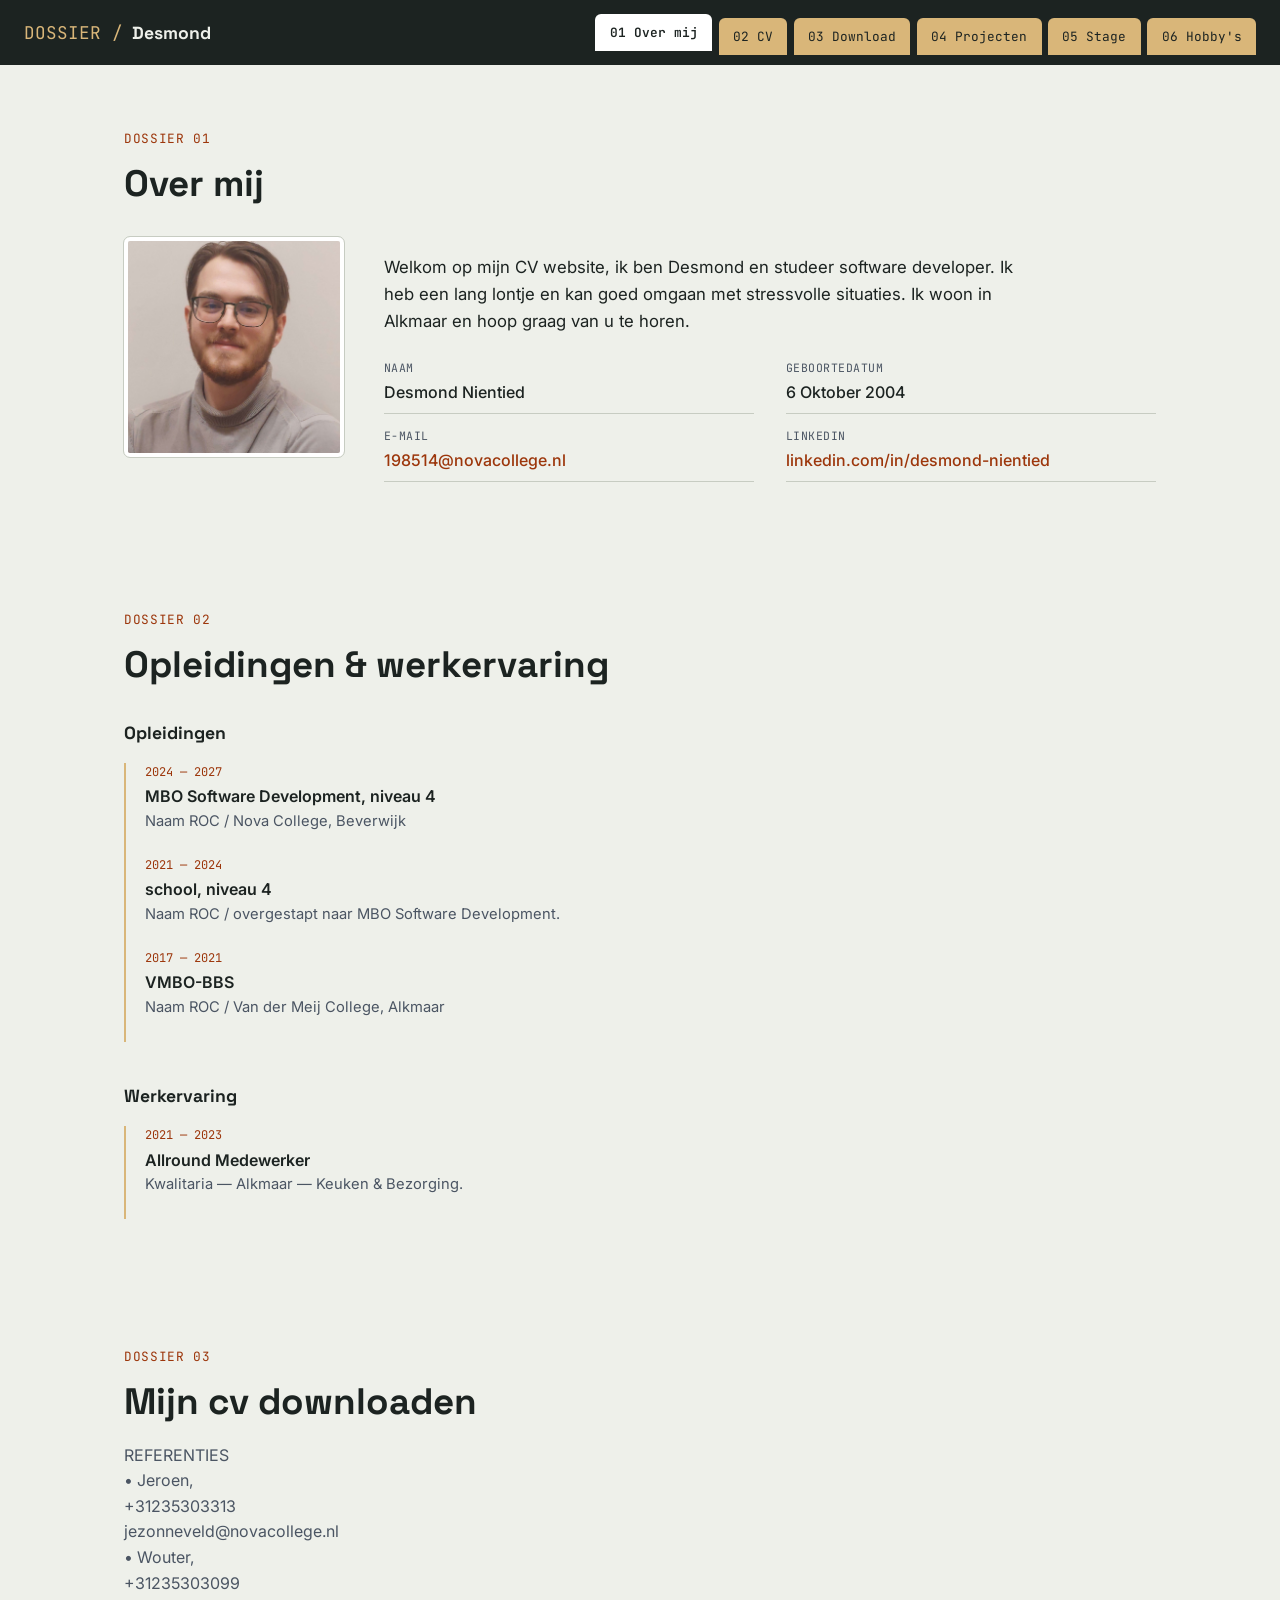
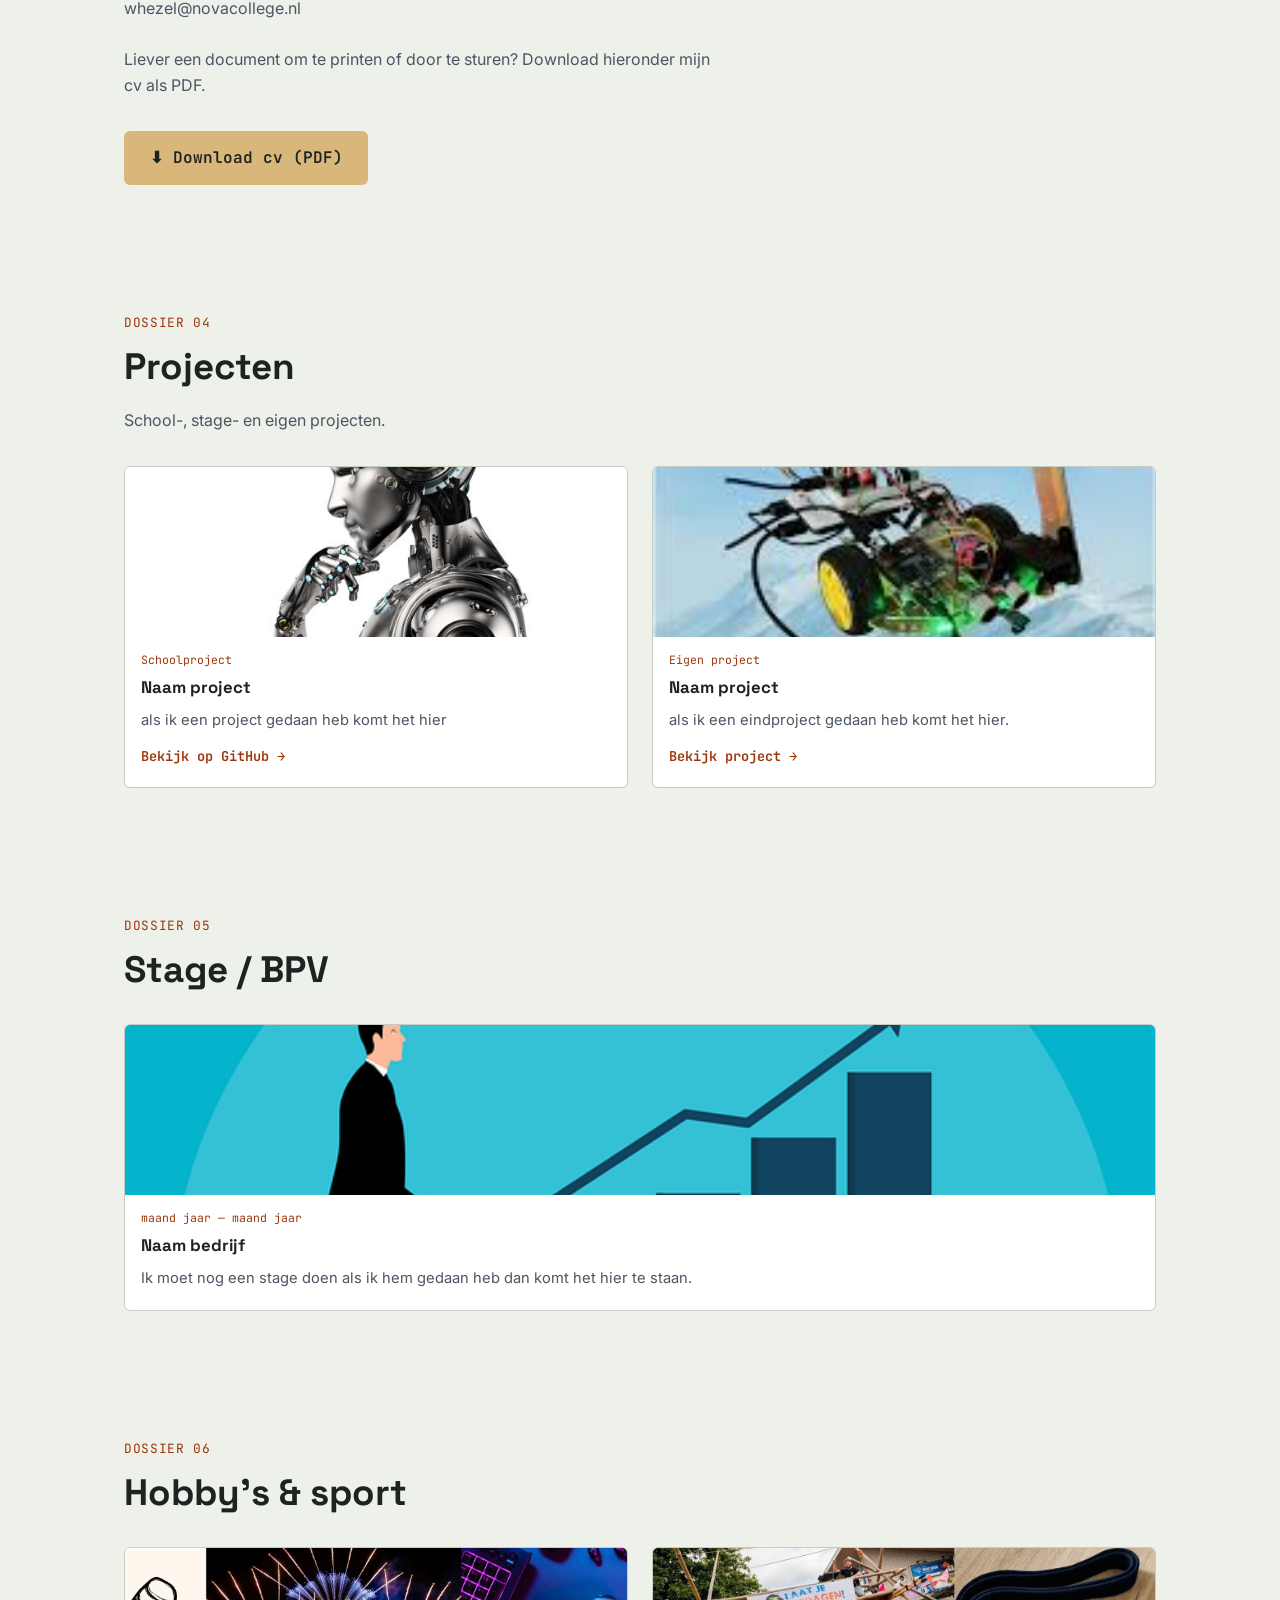
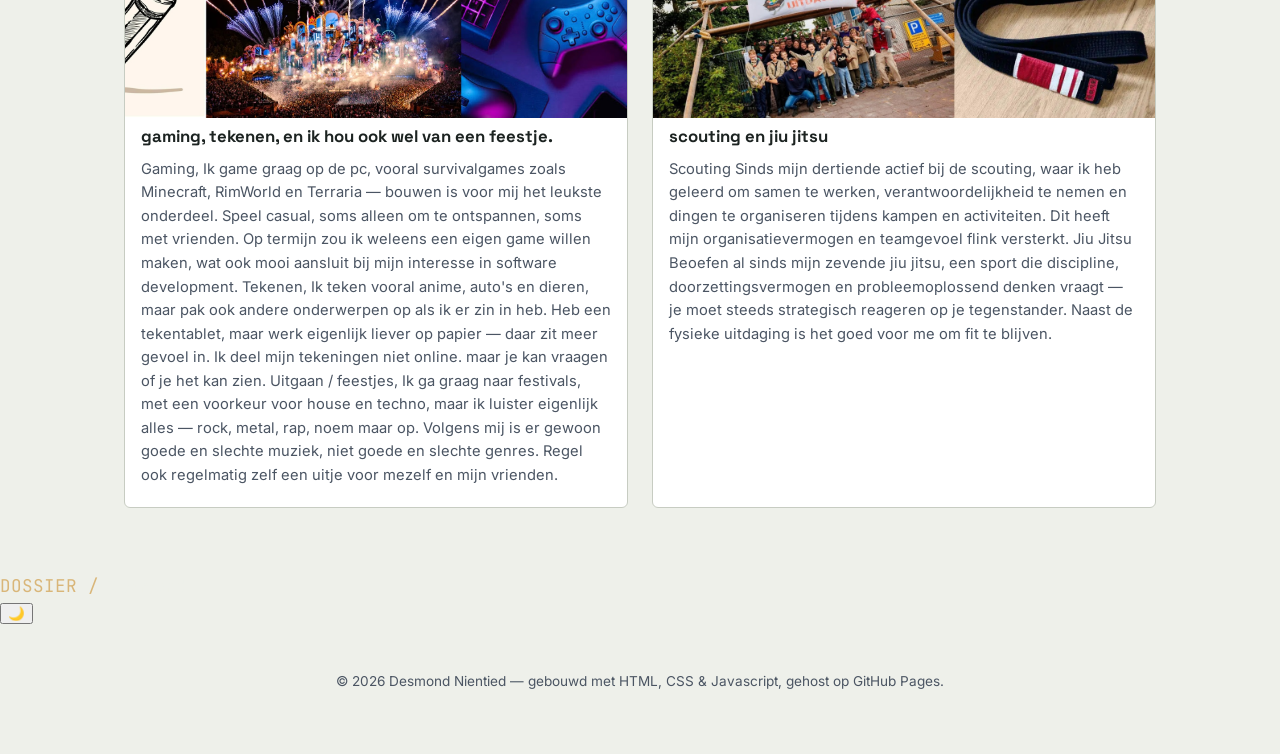
==== index.html @ e21f181d "Add files via upload" ====
<!DOCTYPE html>
<html lang="nl">
<head>
  <meta charset="UTF-8">
  <meta name="viewport" content="width=device-width, initial-scale=1.0">
  <title>Desmond — Portfolio</title>
  <meta name="description" content="Online portfolio van Desmond, student ICT. CV, projecten, stage en meer.">

  <!-- Google Fonts: mag weg als je liever systeemfonts gebruikt -->
  <link rel="preconnect" href="https://fonts.googleapis.com">
  <link rel="preconnect" href="https://fonts.gstatic.com" crossorigin>
  <link href="https://fonts.googleapis.com/css2?family=Space+Grotesk:wght@500;700&family=Inter:wght@400;500;600&family=JetBrains+Mono:wght@400;600&display=swap" rel="stylesheet">

  <link rel="stylesheet" href="css/style.css">
</head>
<body>

  <!-- =====================================================
       NAVIGATIE — "dossier-tabs"
       Wil je een sectie hernoemen of van volgorde wisselen?
       Doe dat hier ÉN bij de bijbehorende <section id="..."> hieronder.
       ===================================================== -->
  <header class="tabbar">
    <div class="tabbar__brand">
      <span class="tabbar__brand-mono">DOSSIER /</span> Desmond
    </div>
    <button class="tabbar__toggle" id="menuToggle" aria-expanded="false" aria-controls="tabnav">
      <span></span><span></span><span></span>
      <span class="sr-only">Menu openen</span>
    </button>
    <nav class="tabnav" id="tabnav">
      <a href="#over-mij" class="tab">01 Over mij</a>
      <a href="#opleiding-ervaring" class="tab">02 CV</a>
      <a href="#online-cv" class="tab">03 Download</a>
      <a href="#projecten" class="tab">04 Projecten</a>
      <a href="#stage" class="tab">05 Stage</a>
      <a href="#hobbies" class="tab">06 Hobby's</a>
    </nav>
  </header>

  <main>

    <!-- =====================================================
         SECTIE 01 — OVER MIJ / PERSOONSGEGEVENS
         Vervang: foto, naam, gegevens en tekst hieronder.
         ===================================================== -->
    <section id="over-mij" class="section" aria-labelledby="over-mij-titel">
      <p class="section__label">DOSSIER 01</p>
      <h1 id="over-mij-titel" class="section__title">Over mij</h1>

      <div class="about">
        <img
          class="about__photo"
          src="bestanden/images/profiel/profielfoto.jpg"
          alt="Portretfoto van Jouw Naam">

        <div class="about__info">
          <p class="about__intro">
            Welkom op mijn CV website, ik ben Desmond en studeer software developer. 
            Ik heb een lang lontje en kan goed omgaan met stressvolle situaties. 
            Ik woon in Alkmaar en hoop graag van u te horen.
          </p>

          <dl class="about__facts">
            <div><dt>Naam</dt><dd>Desmond Nientied</dd></div>
            <div><dt>Geboortedatum</dt><dd>6 Oktober 2004</dd></div>
            <div><dt>E-mail</dt><dd><a href="https://outlook.office.com" style="text-decoration:none" >198514@novacollege.nl</a></dd></div>
            <div><dt>LinkedIn</dt><dd><a href="https://www.linkedin.com/in/desmond-nientied-124b3234a/" target="_blank" style="text-decoration:none" rel="noopener">linkedin.com/in/desmond-nientied</a></dd></div>
          </dl>
        </div>
      </div>
    </section>

    <!-- =====================================================
         SECTIE 02 — OPLEIDINGEN EN WERKERVARINGEN
         Kopieer een .timeline__item om een regel toe te voegen.
         ===================================================== -->
    <section id="opleiding-ervaring" class="section" aria-labelledby="cv-titel">
      <p class="section__label">DOSSIER 02</p>
      <h2 id="cv-titel" class="section__title">Opleidingen &amp; werkervaring</h2>

      <div class="timeline-grid">
        <div>
          <h3 class="timeline-heading">Opleidingen</h3>
          <ul class="timeline">

            <!-- COPY-PASTE HIERONDER OM EEN OPLEIDING TOE TE VOEGEN -->
            <li class="timeline__item">
              <span class="timeline__period">2024 — 2027</span>
              <span class="timeline__title">MBO Software Development, niveau 4</span>
              <span class="timeline__place">Naam ROC / Nova College, Beverwijk</span>
            </li>
            <li class="timeline__item">
              <span class="timeline__period">2021 — 2024</span>
              <span class="timeline__title">school, niveau 4</span>
              <span class="timeline__place">Naam ROC / overgestapt naar MBO Software Development.</span>
            </li>
            <li class="timeline__item">
              <span class="timeline__period">2017 — 2021</span>
              <span class="timeline__title">VMBO-BBS</span>
              <span class="timeline__place">Naam ROC / Van der Meij College, Alkmaar</span>
            </li>
            <!-- EINDE COPY-PASTE BLOK -->

          </ul>
        </div>

        <div>
          <h3 class="timeline-heading">Werkervaring</h3>
          <ul class="timeline">

            <!-- COPY-PASTE HIERONDER OM EEN BAAN TOE TE VOEGEN -->
            <li class="timeline__item">
              <span class="timeline__period">2021 — 2023</span>
              <span class="timeline__title">Allround Medewerker</span>
              <span class="timeline__place">Kwalitaria — Alkmaar — Keuken & Bezorging.</span>
            </li>
            <!-- EINDE COPY-PASTE BLOK -->

          </ul>
        </div>
      </div>
    </section>

    <!-- =====================================================
         SECTIE 03 — ONLINE CV MET DOWNLOAD
         Zet je eigen cv.pdf in de map /bestanden en pas de bestandsnaam
         hieronder aan als die anders heet.
         ===================================================== -->
    <section id="online-cv" class="section" aria-labelledby="download-titel">
      <p class="section__label">DOSSIER 03</p>
      <h2 id="download-titel" class="section__title">Mijn cv downloaden</h2>
      <p class="section__intro">
        REFERENTIES<br>
        •	Jeroen,<br>
        +31235303313<br>
        jezonneveld@novacollege.nl<br>
        •	Wouter,<br>
        +31235303099<br>
        whezel@novacollege.nl<br><br>

        Liever een document om te printen of door te sturen? Download hieronder mijn cv als PDF.
      </p>
      <a class="download-btn" href="bestanden/CVPDF/desmondcv.pdf" download>
        ⬇ Download cv (PDF)
      </a>
    </section>
    
    <!-- =====================================================
         SECTIE 04 — PROJECTEN
         Kopieer een .card om een project toe te voegen.
         Gebruik project__link alleen als er een live link/repo is.
         ===================================================== -->
    <section id="projecten" class="section" aria-labelledby="projecten-titel">
      <p class="section__label">DOSSIER 04</p>
      <h2 id="projecten-titel" class="section__title">Projecten</h2>
      <p class="section__intro">School-, stage- en eigen projecten.</p>

      <div class="card-grid">

        <!-- COPY-PASTE HIERONDER OM EEN PROJECT TOE TE VOEGEN -->
        <article class="card">
          <img class="card__image" src="bestanden/images/projecten/project1.jpg" alt="Screenshot van project 1">
          <p class="card__tag">Schoolproject</p>
          <h3 class="card__title">Naam project</h3>
          <p class="card__text">als ik een project gedaan heb komt het hier</p> <!-- Wat heb je gemaakt, met welke technieken, en wat was jouw rol?-->
          <a class="card__link" href="https://github.com/jouw-account/project-1" target="_blank" rel="noopener">Bekijk op GitHub →</a>
        </article>

        <article class="card">
          <img class="card__image" src="bestanden/images/projecten/project2.jpg" alt="Screenshot van project 2">
          <p class="card__tag">Eigen project</p>
          <h3 class="card__title">Naam project</h3>
          <p class="card__text">als ik een eindproject gedaan heb komt het hier.</p>
          <a class="card__link" href="#" target="_blank" rel="noopener">Bekijk project →</a>
        </article>
        <!-- EINDE COPY-PASTE BLOK -->

      </div>
    </section>

    <!-- =====================================================
         SECTIE 05 — STAGE / BPV
         Kopieer een .card om een stage-ervaring toe te voegen.
         ===================================================== -->
    <section id="stage" class="section" aria-labelledby="stage-titel">
      <p class="section__label">DOSSIER 05</p>
      <h2 id="stage-titel" class="section__title">Stage / BPV</h2>

      <div class="card-grid">

        <!-- COPY-PASTE HIERONDER OM EEN STAGE TOE TE VOEGEN -->
        <article class="card">
          <img class="card__image" src="bestanden/images/stage/bedrijf1.jpg" alt="Foto of logo van het stagebedrijf">
          <p class="card__tag">maand jaar — maand jaar</p>
          <h3 class="card__title">Naam bedrijf</h3>
          <p class="card__text">
            Ik moet nog een stage doen als ik hem gedaan heb dan komt het hier te staan.
          </p>
        </article>
        <!-- EINDE COPY-PASTE BLOK -->

      </div>
    </section>

  </main>
  
  <!-- =====================================================
     SECTIE 06 — HOBBY'S EN SPORT
     Kopieer een .card om een hobby toe te voegen.
     ===================================================== -->
  <section id="hobbies" class="section" aria-labelledby="hobbies-titel">
    <p class="section__label">DOSSIER 06</p>
    <h2 id="hobbies-titel" class="section__title">Hobby's &amp; sport</h2>

    <div class="card-grid">

      <!-- COPY-PASTE HIERONDER OM EEN HOBBY TOE TE VOEGEN -->
      <article class="card">
        <img class="card__image" src="bestanden/images/hobbies/tekenen_fisa_en_gaming.jpg" alt="Omschrijving van foto bij hobby 1">
        <h3 class="card__title">gaming, tekenen, en ik hou ook wel van een feestje.</h3>
        <p class="card__text">Gaming,
          Ik game graag op de pc, vooral survivalgames zoals Minecraft, RimWorld en Terraria — bouwen is voor mij het leukste onderdeel.
          Speel casual, soms alleen om te ontspannen, soms met vrienden. Op termijn zou ik weleens een eigen game willen maken, wat ook mooi aansluit bij mijn interesse in software development.

          Tekenen,
          Ik teken vooral anime, auto's en dieren, maar pak ook andere onderwerpen op als ik er zin in heb. Heb een tekentablet, maar werk eigenlijk liever op papier — daar zit meer gevoel in.
          Ik deel mijn tekeningen niet online. maar je kan vraagen of je het kan zien.

          Uitgaan / feestjes,
          Ik ga graag naar festivals, met een voorkeur voor house en techno, maar ik luister eigenlijk alles — rock, metal, rap, noem maar op.
          Volgens mij is er gewoon goede en slechte muziek, niet goede en slechte genres. Regel ook regelmatig zelf een uitje voor mezelf en mijn vrienden.</p>
      </article>

      <article class="card">
        <img class="card__image" src="bestanden/images/hobbies/scouting_en_juijitsu.jpg" alt="Omschrijving van foto bij hobby 2">
        <h3 class="card__title">scouting en jiu jitsu</h3>
        <p class="card__text">Scouting
          Sinds mijn dertiende actief bij de scouting, waar ik heb geleerd om samen te werken, verantwoordelijkheid te nemen en dingen te organiseren tijdens kampen en activiteiten.
          Dit heeft mijn organisatievermogen en teamgevoel flink versterkt.

          Jiu Jitsu
          Beoefen al sinds mijn zevende jiu jitsu, een sport die discipline, doorzettingsvermogen en probleemoplossend denken vraagt — je moet steeds strategisch reageren op je tegenstander.
          Naast de fysieke uitdaging is het goed voor me om fit te blijven.</p>
      </article>
      <!-- EINDE COPY-PASTE BLOK -->

    </div>
  </section>

  <!-- =====================================================
     Darkmode knop.
     ===================================================== -->
  <div class="tabbar__brand">
    <span class="tabbar__brand-mono">DOSSIER /</span> Desmond
  </div>
  <button class="theme-toggle" id="themeToggle" aria-label="Donkere modus aan/uit">🌙</button>

  <footer class="footer">
    <p>© <span id="jaar"></span> Desmond Nientied — gebouwd met HTML, CSS & Javascript, gehost op GitHub Pages.</p>
  </footer>

  <script src="js/script.js"></script>
</body>
</html>
---- css/style.css ----
/* =====================================================================
   INHOUDSOPGAVE
   1. Instellingen (kleuren, fonts — PAS HIER AAN)
   2. Basis / reset
   3. Navigatie (dossier-tabs)
   4. Layout secties
   5. Onderdeel: over mij
   6. Onderdeel: tijdlijn (opleiding/werk)
   7. Onderdeel: download-knop
   8. Onderdeel: kaarten (hobby's, projecten, stage)
   9. Footer
   10. Responsive (tablet / mobiel)
   ===================================================================== */

/* ---------------------------------------------------------------------
   1. INSTELLINGEN
   Wil je een andere kleur of lettertype? Verander het hier —
   de rest van het bestand gebruikt deze variabelen automatisch.
   --------------------------------------------------------------------- */
:root {
  /* kleuren */
  --paper: #eef0ea;       /* achtergrond */
  --paper-raised: #ffffff;/* kaarten / vlakken die "boven" liggen */
  --ink: #1c2321;         /* hoofdtekst */
  --ink-soft: #4b5563;    /* subtekst */
  --folder: #d9b679;      /* dossier-tab kleur (kraftpapier) */
  --folder-active: #c99f53;
  --tag: #c1440e;         /* accentkleur voor labels/links */
  --tag-dark: #9c360b;
  --line: #c7ccc2;        /* dunne lijntjes */

  /* typografie */
  --font-display: "Space Grotesk", "Segoe UI", sans-serif;
  --font-body: "Inter", "Segoe UI", sans-serif;
  --font-mono: "JetBrains Mono", "Consolas", monospace;

  /* maten */
  --max-width: 1080px;
  --radius: 6px;
}

/* ---------------------------------------------------------------------
   2. BASIS / RESET
   --------------------------------------------------------------------- */
*,
*::before,
*::after {
  box-sizing: border-box;
}

html {
  scroll-behavior: smooth;
  scroll-padding-top: 90px; /* zodat secties niet achter de vaste nav verdwijnen */
}

body {
  margin: 0;
  background: var(--paper);
  color: var(--ink);
  font-family: var(--font-body);
  line-height: 1.6;
  overflow-x: hidden;
}

img {
  max-width: 100%;
  display: block;
}

a {
  color: var(--tag-dark);
}

a:hover {
  color: var(--tag);
}

.sr-only {
  position: absolute;
  width: 1px;
  height: 1px;
  overflow: hidden;
  clip: rect(0 0 0 0);
  white-space: nowrap;
}

/* zichtbare focus voor toetsenbordgebruikers, verplicht voor toegankelijkheid */
a:focus-visible,
button:focus-visible {
  outline: 3px solid var(--tag);
  outline-offset: 2px;
}

/* ---------------------------------------------------------------------
   3. NAVIGATIE — "dossier-tabs"
   --------------------------------------------------------------------- */
.tabbar {
  position: sticky;
  top: 0;
  z-index: 50;
  display: flex;
  align-items: center;
  justify-content: space-between;
  gap: 1rem;
  padding: 0.9rem 1.5rem;
  background: var(--ink);
}

.tabbar__brand {
  color: var(--paper);
  font-family: var(--font-display);
  font-weight: 700;
  font-size: 1.1rem;
  white-space: nowrap;
}

.tabbar__brand-mono {
  font-family: var(--font-mono);
  color: var(--folder);
  font-weight: 400;
  margin-right: 0.3em;
}

.tabnav {
  display: flex;
  gap: 0.4rem;
  flex-wrap: wrap;
}

.tab {
  font-family: var(--font-mono);
  font-size: 0.8rem;
  text-decoration: none;
  color: var(--ink);
  background: var(--folder);
  padding: 0.55rem 0.9rem 0.45rem;
  border-radius: var(--radius) var(--radius) 0 0;
  transform: translateY(4px);
  transition: transform 0.15s ease, background 0.15s ease;
}

.tab:hover {
  transform: translateY(0);
  background: var(--folder-active);
}

/* de tab die bij de sectie hoort waar je nu naar scrolt springt "naar voren" */
.tab.is-active {
  background: var(--paper-raised);
  transform: translateY(0);
  font-weight: 600;
}

.tabbar__toggle {
  display: none; /* alleen zichtbaar op mobiel, zie media query onderaan */
  flex-direction: column;
  gap: 4px;
  background: none;
  border: none;
  padding: 0.4rem;
  cursor: pointer;
}

.tabbar__toggle span {
  width: 22px;
  height: 2px;
  background: var(--paper);
}

/* ---------------------------------------------------------------------
   4. LAYOUT SECTIES
   --------------------------------------------------------------------- */
.section {
  max-width: var(--max-width);
  margin: 0 auto;
  padding: 4rem 1.5rem;
  scroll-margin-top: 70px;
}

.section--alt {
  position: relative;
  z-index: 0;
}

.section--alt::before {
  content: "";
  position: absolute;
  top: 0;
  bottom: 0;
  left: 50%;
  width: 100vw;
  transform: translateX(-50%);
  background: var(--paper-raised);
  z-index: -1;
}

.section__label {
  font-family: var(--font-mono);
  color: var(--tag-dark);
  font-size: 0.8rem;
  letter-spacing: 0.05em;
  margin: 0 0 0.3rem;
}

.section__title {
  font-family: var(--font-display);
  font-size: clamp(1.6rem, 3vw, 2.3rem);
  margin: 0 0 1.5rem;
}

.section__intro {
  color: var(--ink-soft);
  max-width: 60ch;
  margin-top: -0.8rem;
  margin-bottom: 2rem;
}

/* ---------------------------------------------------------------------
   5. OVER MIJ
   --------------------------------------------------------------------- */
.about {
  display: grid;
  grid-template-columns: 220px 1fr;
  gap: 2.5rem;
  align-items: start;
}

.about__photo {
  width: 220px;
  height: 220px;
  object-fit: cover;
  border-radius: var(--radius);
  border: 4px solid var(--paper-raised);
  outline: 1px solid var(--line);
}

.about__intro {
  font-size: 1.05rem;
  max-width: 60ch;
}

.about__facts {
  display: grid;
  grid-template-columns: repeat(2, minmax(0, 1fr));
  gap: 0.8rem 2rem;
  margin: 1.5rem 0 0;
}

.about__facts div {
  padding-bottom: 0.5rem;
  border-bottom: 1px solid var(--line);
}

.about__facts dt {
  font-family: var(--font-mono);
  font-size: 0.72rem;
  text-transform: uppercase;
  letter-spacing: 0.04em;
  color: var(--ink-soft);
}

.about__facts dd {
  margin: 0.15rem 0 0;
  font-weight: 500;
}

/* ---------------------------------------------------------------------
   6. TIJDLIJN — opleiding & werkervaring
   --------------------------------------------------------------------- */
.timeline-grid {
  display: grid;
  grid-template-columns: 1fr;
  gap: 2.5rem;
}

.timeline-heading {
  font-family: var(--font-display);
  font-size: 1.1rem;
  margin: 0 0 1rem;
}

.timeline {
  list-style: none;
  margin: 0;
  padding: 0;
  border-left: 2px solid var(--folder);
}

.timeline__item {
  display: flex;
  flex-direction: column;
  padding: 0 0 1.4rem 1.2rem;
}

.timeline__period {
  font-family: var(--font-mono);
  font-size: 0.75rem;
  color: var(--tag-dark);
}

.timeline__title {
  font-weight: 600;
  margin-top: 0.15rem;
}

.timeline__place {
  color: var(--ink-soft);
  font-size: 0.92rem;
}

/* ---------------------------------------------------------------------
   7. DOWNLOAD-KNOP (online cv)
   --------------------------------------------------------------------- */
.download-btn {
  display: inline-block;
  font-family: var(--font-mono);
  font-weight: 600;
  text-decoration: none;
  color: var(--ink);
  background: var(--folder);
  padding: 0.9rem 1.6rem;
  border-radius: var(--radius);
  transition: background 0.15s ease;
}

.download-btn:hover {
  background: var(--folder-active);
  color: var(--ink);
}

/* ---------------------------------------------------------------------
   8. KAARTEN — hobby's, projecten, stage
   --------------------------------------------------------------------- */
.card-grid {
  display: grid;
  grid-template-columns: repeat(auto-fit, minmax(260px, 1fr));
  gap: 1.5rem;
}

.card {
  background: var(--paper-raised);
  border: 1px solid var(--line);
  border-radius: var(--radius);
  overflow: hidden;
  padding-bottom: 1.2rem;
  display: flex;
  flex-direction: column;
}

.section--alt .card {
  background: var(--paper);
}

.card__image {
  width: 100%;
  height: 170px;
  object-fit: cover;
  background: var(--line); /* placeholder-kleur zolang er geen echte foto staat */
}

.card__tag {
  font-family: var(--font-mono);
  font-size: 0.72rem;
  color: var(--tag-dark);
  margin: 0.9rem 1rem 0;
}

.card__title {
  font-family: var(--font-display);
  font-size: 1.05rem;
  margin: 0.3rem 1rem 0;
}

.card__text {
  color: var(--ink-soft);
  font-size: 0.92rem;
  margin: 0.5rem 1rem 0;
}

.card__link {
  margin: 0.8rem 1rem 0;
  font-family: var(--font-mono);
  font-size: 0.85rem;
  font-weight: 600;
  text-decoration: none;
}

/* ---------------------------------------------------------------------
   9. FOOTER
   --------------------------------------------------------------------- */
.footer {
  text-align: center;
  padding: 2rem 1.5rem 3rem;
  font-size: 0.85rem;
  color: var(--ink-soft);
}

/* ---------------------------------------------------------------------
   10. RESPONSIVE
   --------------------------------------------------------------------- */

/* Tablet */
@media (max-width: 800px) {
  .about {
    grid-template-columns: 1fr;
  }

  .about__photo {
    width: 160px;
    height: 160px;
  }
}

/* Smartphone: klapmenu i.p.v. rij tabs */
@media (max-width: 640px) {
  .tabbar__toggle {
    display: flex;
  }

  .tabnav {
    display: none;
    position: absolute;
    top: 100%;
    left: 0;
    right: 0;
    flex-direction: column;
    background: var(--ink);
    padding: 0.5rem 1rem 1rem;
  }

  .tabnav.is-open {
    display: flex;
  }

  .tab {
    border-radius: var(--radius);
    transform: none;
    text-align: left;
  }

  .about__facts {
    grid-template-columns: 1fr;
  }

  .section {
    padding: 3rem 1.2rem;
  }
  /* ---------------------------------------------------------------------
     11. DARK MODE
     --------------------------------------------------------------------- */
  html.dark {
    --paper: #14181f;
    --paper-raised: #1c222c;
    --ink: #eef0ea;
    --ink-soft: #a3adc2;
    --line: #333c4c;
  }

  .theme-toggle {
    background: none;
    border: 1px solid var(--folder);
    color: var(--paper);
    border-radius: var(--radius);
    padding: 0.4rem 0.7rem;
    font-size: 1rem;
    cursor: pointer;
    line-height: 1;
  }
}
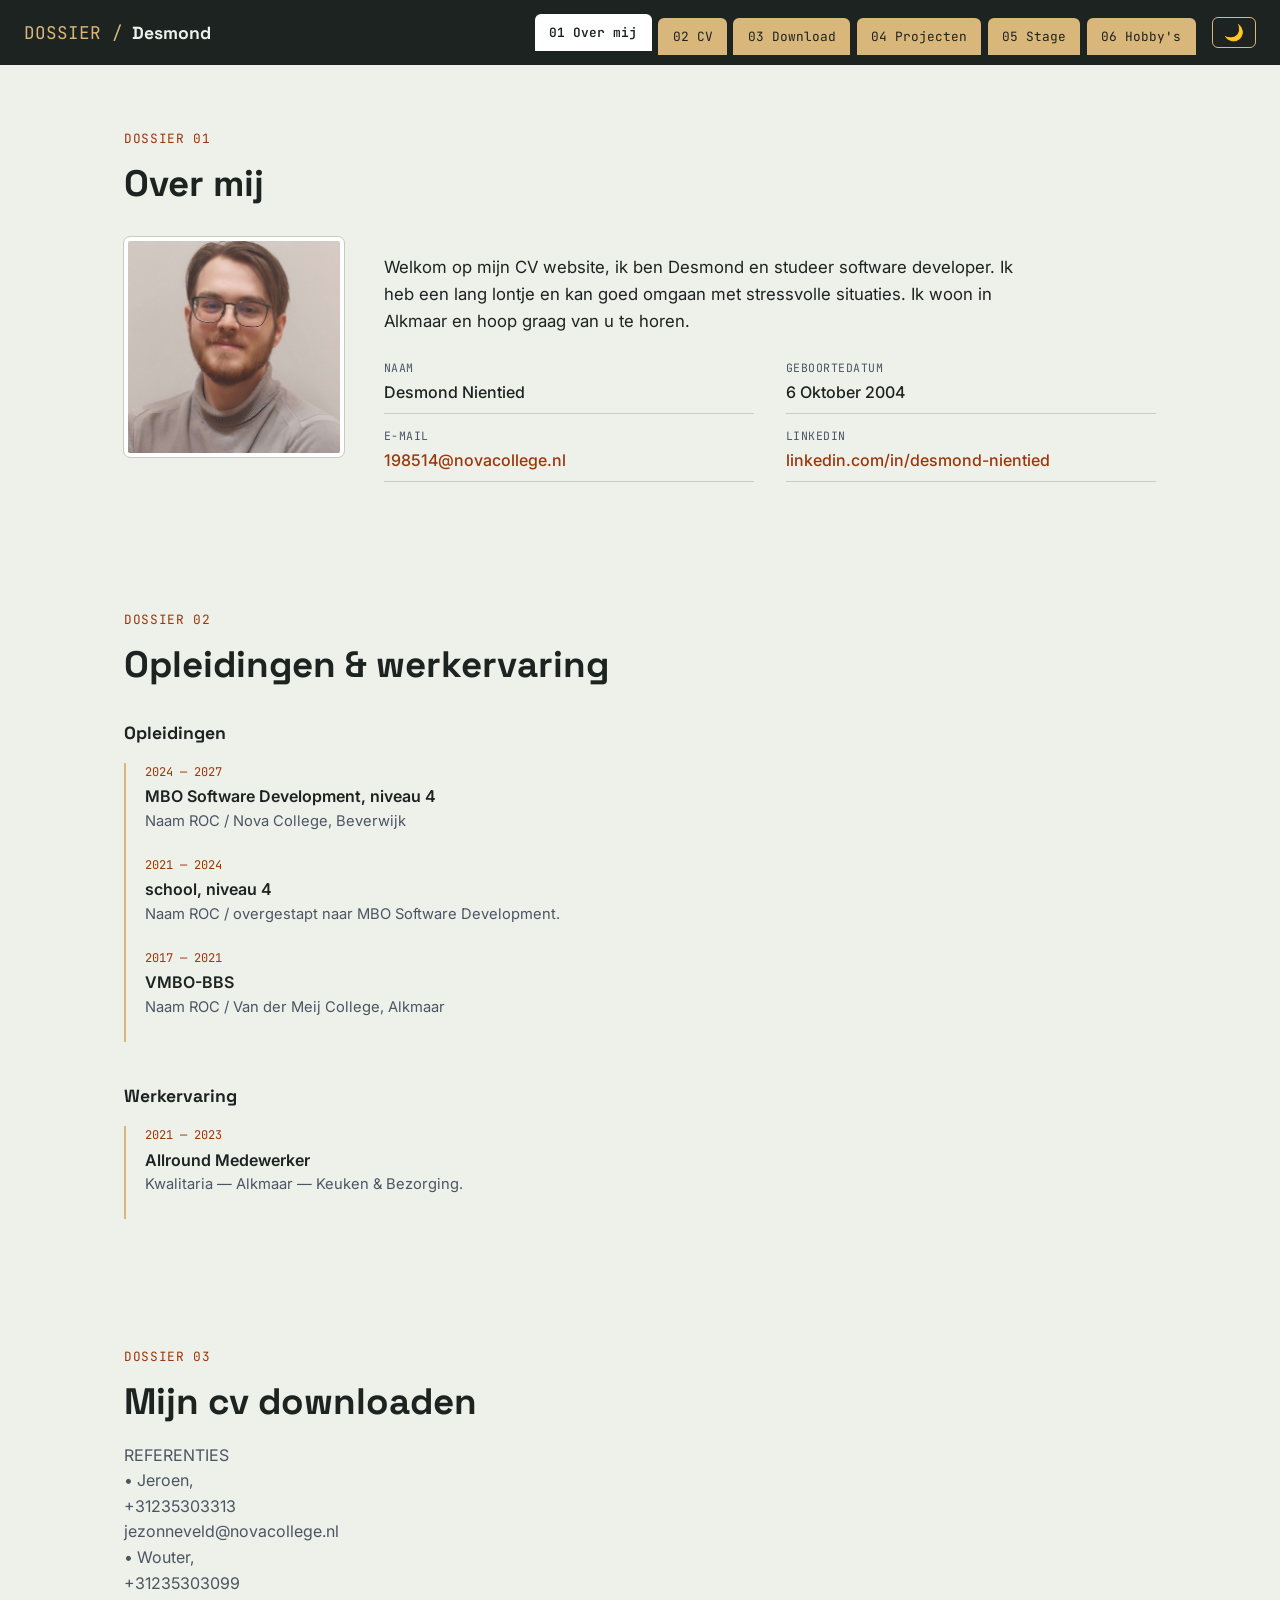
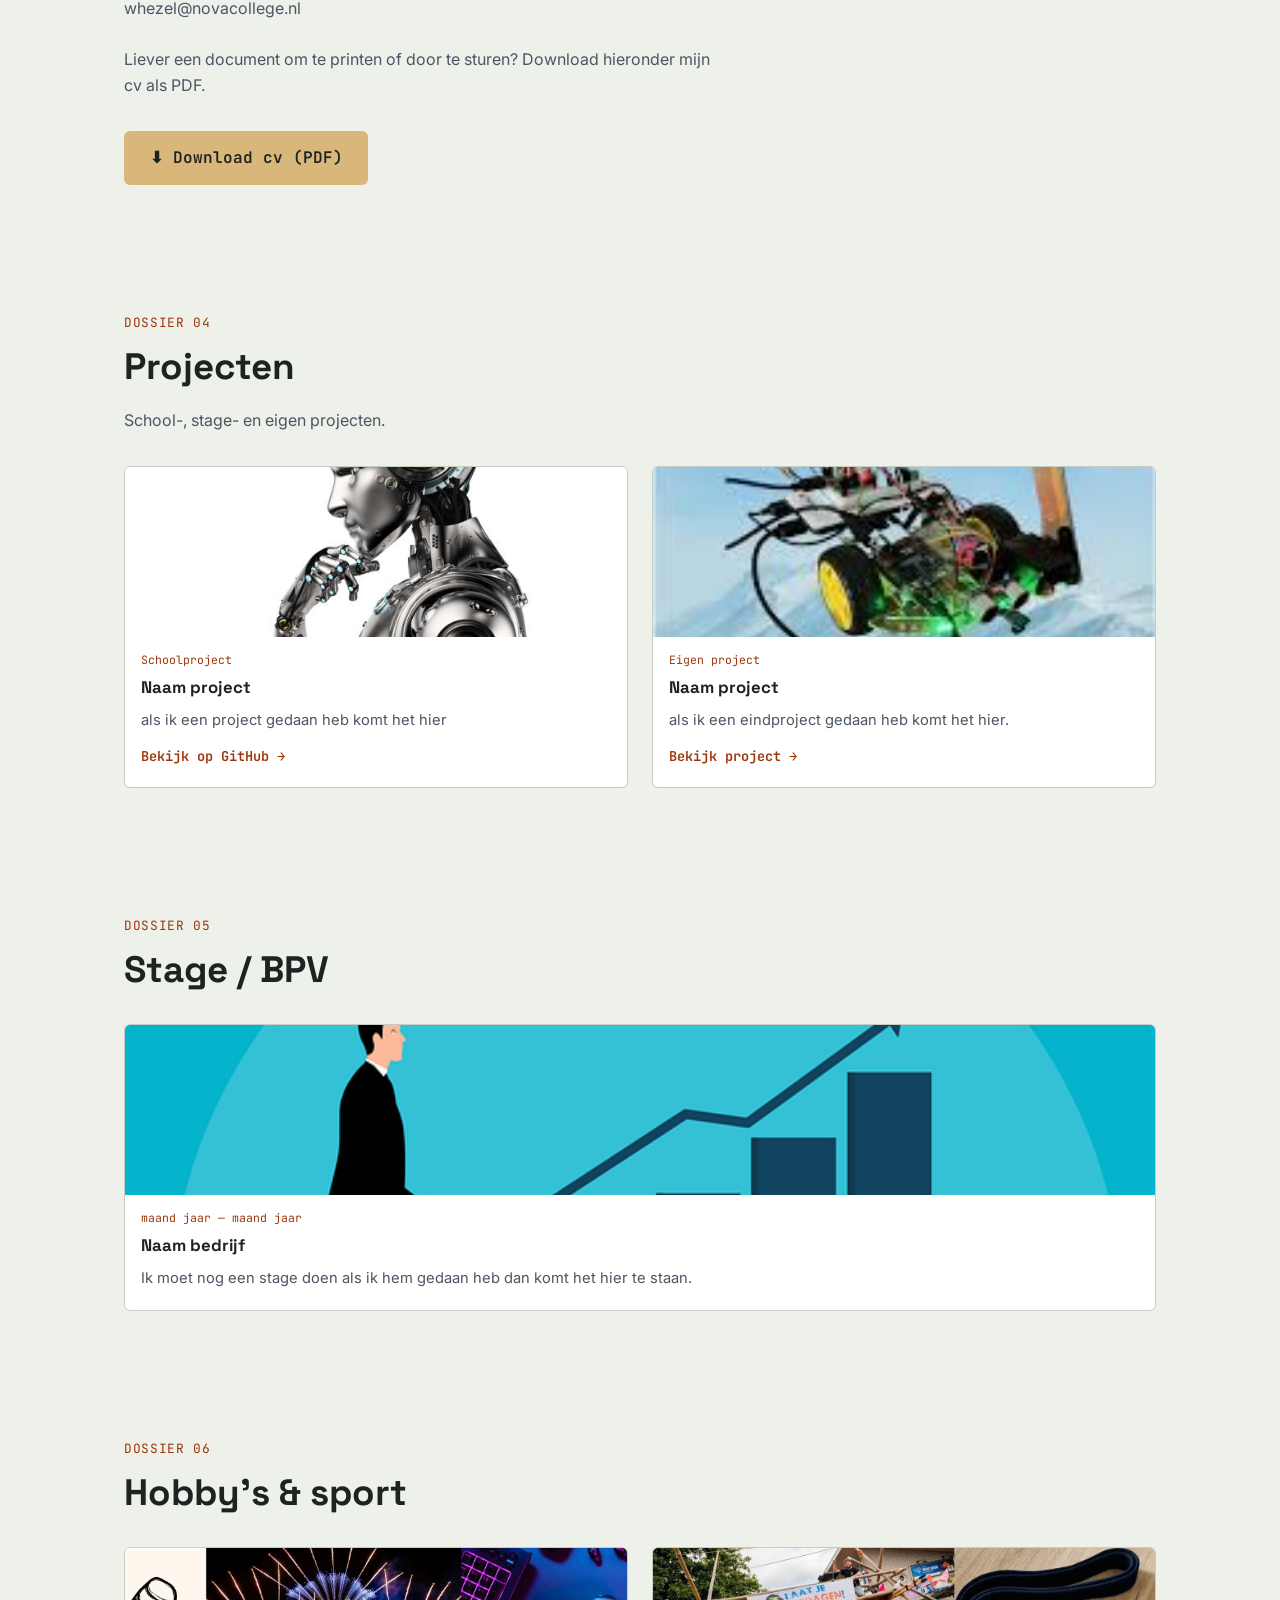
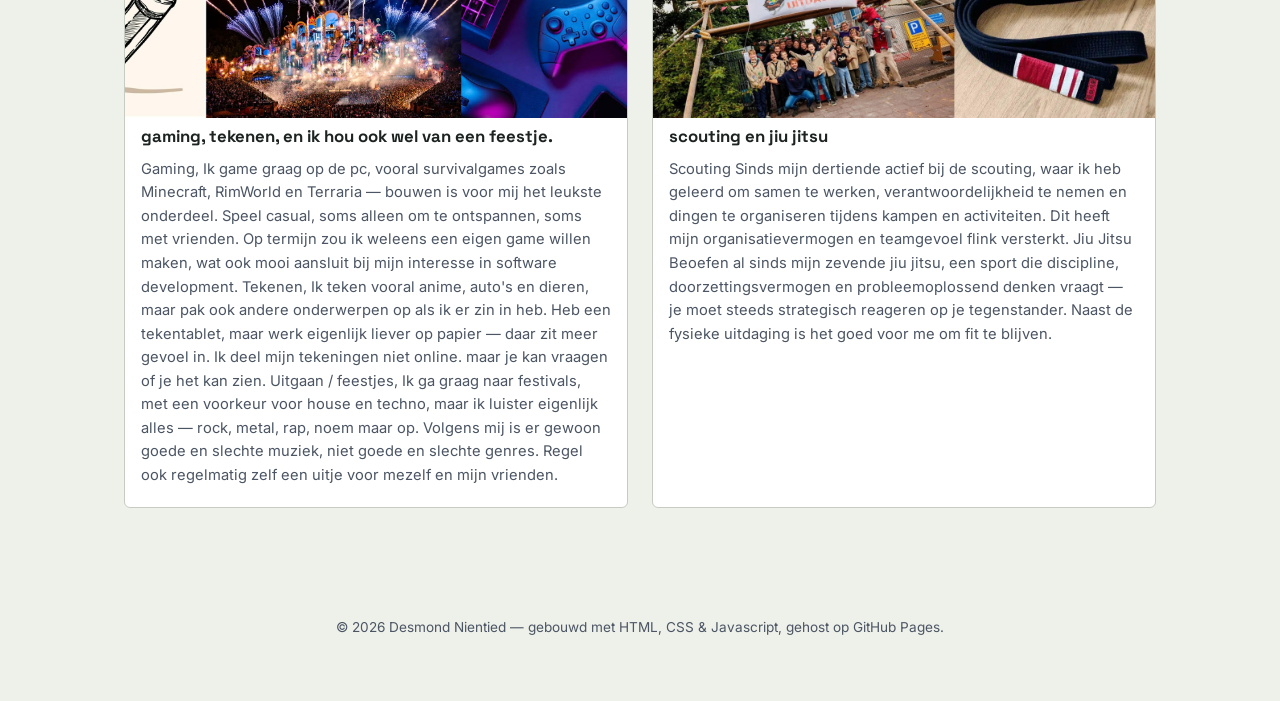
==== commit 18a6db14: "Add files via upload" ====
--- a/index.html
+++ b/index.html
@@ -15,251 +15,245 @@
 </head>
 <body>
 
-  <!-- =====================================================
-       NAVIGATIE — "dossier-tabs"
-       Wil je een sectie hernoemen of van volgorde wisselen?
-       Doe dat hier ÉN bij de bijbehorende <section id="..."> hieronder.
-       ===================================================== -->
-  <header class="tabbar">
-    <div class="tabbar__brand">
-      <span class="tabbar__brand-mono">DOSSIER /</span> Desmond
-    </div>
-    <button class="tabbar__toggle" id="menuToggle" aria-expanded="false" aria-controls="tabnav">
-      <span></span><span></span><span></span>
-      <span class="sr-only">Menu openen</span>
-    </button>
-    <nav class="tabnav" id="tabnav">
-      <a href="#over-mij" class="tab">01 Over mij</a>
-      <a href="#opleiding-ervaring" class="tab">02 CV</a>
-      <a href="#online-cv" class="tab">03 Download</a>
-      <a href="#projecten" class="tab">04 Projecten</a>
-      <a href="#stage" class="tab">05 Stage</a>
-      <a href="#hobbies" class="tab">06 Hobby's</a>
-    </nav>
-  </header>
-
-  <main>
-
-    <!-- =====================================================
-         SECTIE 01 — OVER MIJ / PERSOONSGEGEVENS
-         Vervang: foto, naam, gegevens en tekst hieronder.
-         ===================================================== -->
-    <section id="over-mij" class="section" aria-labelledby="over-mij-titel">
-      <p class="section__label">DOSSIER 01</p>
-      <h1 id="over-mij-titel" class="section__title">Over mij</h1>
-
-      <div class="about">
-        <img
-          class="about__photo"
-          src="bestanden/images/profiel/profielfoto.jpg"
-          alt="Portretfoto van Jouw Naam">
-
-        <div class="about__info">
-          <p class="about__intro">
-            Welkom op mijn CV website, ik ben Desmond en studeer software developer. 
-            Ik heb een lang lontje en kan goed omgaan met stressvolle situaties. 
-            Ik woon in Alkmaar en hoop graag van u te horen.
-          </p>
-
-          <dl class="about__facts">
-            <div><dt>Naam</dt><dd>Desmond Nientied</dd></div>
-            <div><dt>Geboortedatum</dt><dd>6 Oktober 2004</dd></div>
-            <div><dt>E-mail</dt><dd><a href="https://outlook.office.com" style="text-decoration:none" >198514@novacollege.nl</a></dd></div>
-            <div><dt>LinkedIn</dt><dd><a href="https://www.linkedin.com/in/desmond-nientied-124b3234a/" target="_blank" style="text-decoration:none" rel="noopener">linkedin.com/in/desmond-nientied</a></dd></div>
-          </dl>
-        </div>
-      </div>
-    </section>
-
-    <!-- =====================================================
-         SECTIE 02 — OPLEIDINGEN EN WERKERVARINGEN
-         Kopieer een .timeline__item om een regel toe te voegen.
-         ===================================================== -->
-    <section id="opleiding-ervaring" class="section" aria-labelledby="cv-titel">
-      <p class="section__label">DOSSIER 02</p>
-      <h2 id="cv-titel" class="section__title">Opleidingen &amp; werkervaring</h2>
-
-      <div class="timeline-grid">
-        <div>
-          <h3 class="timeline-heading">Opleidingen</h3>
-          <ul class="timeline">
-
-            <!-- COPY-PASTE HIERONDER OM EEN OPLEIDING TOE TE VOEGEN -->
-            <li class="timeline__item">
-              <span class="timeline__period">2024 — 2027</span>
-              <span class="timeline__title">MBO Software Development, niveau 4</span>
-              <span class="timeline__place">Naam ROC / Nova College, Beverwijk</span>
-            </li>
-            <li class="timeline__item">
-              <span class="timeline__period">2021 — 2024</span>
-              <span class="timeline__title">school, niveau 4</span>
-              <span class="timeline__place">Naam ROC / overgestapt naar MBO Software Development.</span>
-            </li>
-            <li class="timeline__item">
-              <span class="timeline__period">2017 — 2021</span>
-              <span class="timeline__title">VMBO-BBS</span>
-              <span class="timeline__place">Naam ROC / Van der Meij College, Alkmaar</span>
-            </li>
-            <!-- EINDE COPY-PASTE BLOK -->
-
-          </ul>
-        </div>
-
-        <div>
-          <h3 class="timeline-heading">Werkervaring</h3>
-          <ul class="timeline">
-
-            <!-- COPY-PASTE HIERONDER OM EEN BAAN TOE TE VOEGEN -->
-            <li class="timeline__item">
-              <span class="timeline__period">2021 — 2023</span>
-              <span class="timeline__title">Allround Medewerker</span>
-              <span class="timeline__place">Kwalitaria — Alkmaar — Keuken & Bezorging.</span>
-            </li>
-            <!-- EINDE COPY-PASTE BLOK -->
-
-          </ul>
-        </div>
-      </div>
-    </section>
-
-    <!-- =====================================================
-         SECTIE 03 — ONLINE CV MET DOWNLOAD
-         Zet je eigen cv.pdf in de map /bestanden en pas de bestandsnaam
-         hieronder aan als die anders heet.
-         ===================================================== -->
-    <section id="online-cv" class="section" aria-labelledby="download-titel">
-      <p class="section__label">DOSSIER 03</p>
-      <h2 id="download-titel" class="section__title">Mijn cv downloaden</h2>
-      <p class="section__intro">
-        REFERENTIES<br>
-        •	Jeroen,<br>
-        +31235303313<br>
-        jezonneveld@novacollege.nl<br>
-        •	Wouter,<br>
-        +31235303099<br>
-        whezel@novacollege.nl<br><br>
-
-        Liever een document om te printen of door te sturen? Download hieronder mijn cv als PDF.
-      </p>
-      <a class="download-btn" href="bestanden/CVPDF/desmondcv.pdf" download>
-        ⬇ Download cv (PDF)
-      </a>
-    </section>
-    
-    <!-- =====================================================
-         SECTIE 04 — PROJECTEN
-         Kopieer een .card om een project toe te voegen.
-         Gebruik project__link alleen als er een live link/repo is.
-         ===================================================== -->
-    <section id="projecten" class="section" aria-labelledby="projecten-titel">
-      <p class="section__label">DOSSIER 04</p>
-      <h2 id="projecten-titel" class="section__title">Projecten</h2>
-      <p class="section__intro">School-, stage- en eigen projecten.</p>
-
-      <div class="card-grid">
-
-        <!-- COPY-PASTE HIERONDER OM EEN PROJECT TOE TE VOEGEN -->
-        <article class="card">
-          <img class="card__image" src="bestanden/images/projecten/project1.jpg" alt="Screenshot van project 1">
-          <p class="card__tag">Schoolproject</p>
-          <h3 class="card__title">Naam project</h3>
-          <p class="card__text">als ik een project gedaan heb komt het hier</p> <!-- Wat heb je gemaakt, met welke technieken, en wat was jouw rol?-->
-          <a class="card__link" href="https://github.com/jouw-account/project-1" target="_blank" rel="noopener">Bekijk op GitHub →</a>
-        </article>
-
-        <article class="card">
-          <img class="card__image" src="bestanden/images/projecten/project2.jpg" alt="Screenshot van project 2">
-          <p class="card__tag">Eigen project</p>
-          <h3 class="card__title">Naam project</h3>
-          <p class="card__text">als ik een eindproject gedaan heb komt het hier.</p>
-          <a class="card__link" href="#" target="_blank" rel="noopener">Bekijk project →</a>
-        </article>
-        <!-- EINDE COPY-PASTE BLOK -->
-
-      </div>
-    </section>
-
-    <!-- =====================================================
-         SECTIE 05 — STAGE / BPV
-         Kopieer een .card om een stage-ervaring toe te voegen.
-         ===================================================== -->
-    <section id="stage" class="section" aria-labelledby="stage-titel">
-      <p class="section__label">DOSSIER 05</p>
-      <h2 id="stage-titel" class="section__title">Stage / BPV</h2>
-
-      <div class="card-grid">
-
-        <!-- COPY-PASTE HIERONDER OM EEN STAGE TOE TE VOEGEN -->
-        <article class="card">
-          <img class="card__image" src="bestanden/images/stage/bedrijf1.jpg" alt="Foto of logo van het stagebedrijf">
-          <p class="card__tag">maand jaar — maand jaar</p>
-          <h3 class="card__title">Naam bedrijf</h3>
-          <p class="card__text">
-            Ik moet nog een stage doen als ik hem gedaan heb dan komt het hier te staan.
-          </p>
-        </article>
-        <!-- EINDE COPY-PASTE BLOK -->
-
-      </div>
-    </section>
-
-  </main>
-  
-  <!-- =====================================================
-     SECTIE 06 — HOBBY'S EN SPORT
-     Kopieer een .card om een hobby toe te voegen.
+<!-- =====================================================
+     NAVIGATIE — "dossier-tabs"
+     Wil je een sectie hernoemen of van volgorde wisselen?
+     Doe dat hier ÉN bij de bijbehorende <section id="..."> hieronder.
      ===================================================== -->
-  <section id="hobbies" class="section" aria-labelledby="hobbies-titel">
-    <p class="section__label">DOSSIER 06</p>
-    <h2 id="hobbies-titel" class="section__title">Hobby's &amp; sport</h2>
-
-    <div class="card-grid">
-
-      <!-- COPY-PASTE HIERONDER OM EEN HOBBY TOE TE VOEGEN -->
-      <article class="card">
-        <img class="card__image" src="bestanden/images/hobbies/tekenen_fisa_en_gaming.jpg" alt="Omschrijving van foto bij hobby 1">
-        <h3 class="card__title">gaming, tekenen, en ik hou ook wel van een feestje.</h3>
-        <p class="card__text">Gaming,
-          Ik game graag op de pc, vooral survivalgames zoals Minecraft, RimWorld en Terraria — bouwen is voor mij het leukste onderdeel.
-          Speel casual, soms alleen om te ontspannen, soms met vrienden. Op termijn zou ik weleens een eigen game willen maken, wat ook mooi aansluit bij mijn interesse in software development.
-
-          Tekenen,
-          Ik teken vooral anime, auto's en dieren, maar pak ook andere onderwerpen op als ik er zin in heb. Heb een tekentablet, maar werk eigenlijk liever op papier — daar zit meer gevoel in.
-          Ik deel mijn tekeningen niet online. maar je kan vraagen of je het kan zien.
-
-          Uitgaan / feestjes,
-          Ik ga graag naar festivals, met een voorkeur voor house en techno, maar ik luister eigenlijk alles — rock, metal, rap, noem maar op.
-          Volgens mij is er gewoon goede en slechte muziek, niet goede en slechte genres. Regel ook regelmatig zelf een uitje voor mezelf en mijn vrienden.</p>
-      </article>
-
-      <article class="card">
-        <img class="card__image" src="bestanden/images/hobbies/scouting_en_juijitsu.jpg" alt="Omschrijving van foto bij hobby 2">
-        <h3 class="card__title">scouting en jiu jitsu</h3>
-        <p class="card__text">Scouting
-          Sinds mijn dertiende actief bij de scouting, waar ik heb geleerd om samen te werken, verantwoordelijkheid te nemen en dingen te organiseren tijdens kampen en activiteiten.
-          Dit heeft mijn organisatievermogen en teamgevoel flink versterkt.
-
-          Jiu Jitsu
-          Beoefen al sinds mijn zevende jiu jitsu, een sport die discipline, doorzettingsvermogen en probleemoplossend denken vraagt — je moet steeds strategisch reageren op je tegenstander.
-          Naast de fysieke uitdaging is het goed voor me om fit te blijven.</p>
-      </article>
-      <!-- EINDE COPY-PASTE BLOK -->
-
-    </div>
-  </section>
-
-  <!-- =====================================================
-     Darkmode knop.
-     ===================================================== -->
+<header class="tabbar">
   <div class="tabbar__brand">
     <span class="tabbar__brand-mono">DOSSIER /</span> Desmond
   </div>
+  <button class="tabbar__toggle" id="menuToggle" aria-expanded="false" aria-controls="tabnav">
+    <span></span><span></span><span></span>
+    <span class="sr-only">Menu openen</span>
+  </button>
+  <nav class="tabnav" id="tabnav">
+    <a href="#over-mij" class="tab">01 Over mij</a>
+    <a href="#opleiding-ervaring" class="tab">02 CV</a>
+    <a href="#online-cv" class="tab">03 Download</a>
+    <a href="#projecten" class="tab">04 Projecten</a>
+    <a href="#stage" class="tab">05 Stage</a>
+    <a href="#hobbies" class="tab">06 Hobby's</a>
+  </nav>
+  <!-- Dark mode knop (rechtsboven, naast de tabs) -->
   <button class="theme-toggle" id="themeToggle" aria-label="Donkere modus aan/uit">🌙</button>
-
-  <footer class="footer">
-    <p>© <span id="jaar"></span> Desmond Nientied — gebouwd met HTML, CSS & Javascript, gehost op GitHub Pages.</p>
-  </footer>
-
-  <script src="js/script.js"></script>
+</header>
+
+<main>
+
+  <!-- =====================================================
+       SECTIE 01 — OVER MIJ / PERSOONSGEGEVENS
+       Vervang: foto, naam, gegevens en tekst hieronder.
+       ===================================================== -->
+  <section id="over-mij" class="section" aria-labelledby="over-mij-titel">
+    <p class="section__label">DOSSIER 01</p>
+    <h1 id="over-mij-titel" class="section__title">Over mij</h1>
+
+    <div class="about">
+      <img
+              class="about__photo"
+              src="bestanden/images/profiel/profielfoto.jpg"
+              alt="Portretfoto van Jouw Naam">
+
+      <div class="about__info">
+        <p class="about__intro">
+          Welkom op mijn CV website, ik ben Desmond en studeer software developer.
+          Ik heb een lang lontje en kan goed omgaan met stressvolle situaties.
+          Ik woon in Alkmaar en hoop graag van u te horen.
+        </p>
+
+        <dl class="about__facts">
+          <div><dt>Naam</dt><dd>Desmond Nientied</dd></div>
+          <div><dt>Geboortedatum</dt><dd>6 Oktober 2004</dd></div>
+          <div><dt>E-mail</dt><dd><a href="https://outlook.office.com" style="text-decoration:none" >198514@novacollege.nl</a></dd></div>
+          <div><dt>LinkedIn</dt><dd><a href="https://www.linkedin.com/in/desmond-nientied-124b3234a/" target="_blank" style="text-decoration:none" rel="noopener">linkedin.com/in/desmond-nientied</a></dd></div>
+        </dl>
+      </div>
+    </div>
+  </section>
+
+  <!-- =====================================================
+       SECTIE 02 — OPLEIDINGEN EN WERKERVARINGEN
+       Kopieer een .timeline__item om een regel toe te voegen.
+       ===================================================== -->
+  <section id="opleiding-ervaring" class="section" aria-labelledby="cv-titel">
+    <p class="section__label">DOSSIER 02</p>
+    <h2 id="cv-titel" class="section__title">Opleidingen &amp; werkervaring</h2>
+
+    <div class="timeline-grid">
+      <div>
+        <h3 class="timeline-heading">Opleidingen</h3>
+        <ul class="timeline">
+
+          <!-- COPY-PASTE HIERONDER OM EEN OPLEIDING TOE TE VOEGEN -->
+          <li class="timeline__item">
+            <span class="timeline__period">2024 — 2027</span>
+            <span class="timeline__title">MBO Software Development, niveau 4</span>
+            <span class="timeline__place">Naam ROC / Nova College, Beverwijk</span>
+          </li>
+          <li class="timeline__item">
+            <span class="timeline__period">2021 — 2024</span>
+            <span class="timeline__title">school, niveau 4</span>
+            <span class="timeline__place">Naam ROC / overgestapt naar MBO Software Development.</span>
+          </li>
+          <li class="timeline__item">
+            <span class="timeline__period">2017 — 2021</span>
+            <span class="timeline__title">VMBO-BBS</span>
+            <span class="timeline__place">Naam ROC / Van der Meij College, Alkmaar</span>
+          </li>
+          <!-- EINDE COPY-PASTE BLOK -->
+
+        </ul>
+      </div>
+
+      <div>
+        <h3 class="timeline-heading">Werkervaring</h3>
+        <ul class="timeline">
+
+          <!-- COPY-PASTE HIERONDER OM EEN BAAN TOE TE VOEGEN -->
+          <li class="timeline__item">
+            <span class="timeline__period">2021 — 2023</span>
+            <span class="timeline__title">Allround Medewerker</span>
+            <span class="timeline__place">Kwalitaria — Alkmaar — Keuken & Bezorging.</span>
+          </li>
+          <!-- EINDE COPY-PASTE BLOK -->
+
+        </ul>
+      </div>
+    </div>
+  </section>
+
+  <!-- =====================================================
+       SECTIE 03 — ONLINE CV MET DOWNLOAD
+       Zet je eigen cv.pdf in de map /bestanden en pas de bestandsnaam
+       hieronder aan als die anders heet.
+       ===================================================== -->
+  <section id="online-cv" class="section" aria-labelledby="download-titel">
+    <p class="section__label">DOSSIER 03</p>
+    <h2 id="download-titel" class="section__title">Mijn cv downloaden</h2>
+    <p class="section__intro">
+      REFERENTIES<br>
+      •	Jeroen,<br>
+      +31235303313<br>
+      jezonneveld@novacollege.nl<br>
+      •	Wouter,<br>
+      +31235303099<br>
+      whezel@novacollege.nl<br><br>
+
+      Liever een document om te printen of door te sturen? Download hieronder mijn cv als PDF.
+    </p>
+    <a class="download-btn" href="bestanden/CVPDF/desmondcv.pdf" download>
+      ⬇ Download cv (PDF)
+    </a>
+  </section>
+
+  <!-- =====================================================
+       SECTIE 04 — PROJECTEN
+       Kopieer een .card om een project toe te voegen.
+       Gebruik project__link alleen als er een live link/repo is.
+       ===================================================== -->
+  <section id="projecten" class="section" aria-labelledby="projecten-titel">
+    <p class="section__label">DOSSIER 04</p>
+    <h2 id="projecten-titel" class="section__title">Projecten</h2>
+    <p class="section__intro">School-, stage- en eigen projecten.</p>
+
+    <div class="card-grid">
+
+      <!-- COPY-PASTE HIERONDER OM EEN PROJECT TOE TE VOEGEN -->
+      <article class="card">
+        <img class="card__image" src="bestanden/images/projecten/project1.jpg" alt="Screenshot van project 1">
+        <p class="card__tag">Schoolproject</p>
+        <h3 class="card__title">Naam project</h3>
+        <p class="card__text">als ik een project gedaan heb komt het hier</p> <!-- Wat heb je gemaakt, met welke technieken, en wat was jouw rol?-->
+        <a class="card__link" href="https://github.com/jouw-account/project-1" target="_blank" rel="noopener">Bekijk op GitHub →</a>
+      </article>
+
+      <article class="card">
+        <img class="card__image" src="bestanden/images/projecten/project2.jpg" alt="Screenshot van project 2">
+        <p class="card__tag">Eigen project</p>
+        <h3 class="card__title">Naam project</h3>
+        <p class="card__text">als ik een eindproject gedaan heb komt het hier.</p>
+        <a class="card__link" href="#" target="_blank" rel="noopener">Bekijk project →</a>
+      </article>
+      <!-- EINDE COPY-PASTE BLOK -->
+
+    </div>
+  </section>
+
+  <!-- =====================================================
+       SECTIE 05 — STAGE / BPV
+       Kopieer een .card om een stage-ervaring toe te voegen.
+       ===================================================== -->
+  <section id="stage" class="section" aria-labelledby="stage-titel">
+    <p class="section__label">DOSSIER 05</p>
+    <h2 id="stage-titel" class="section__title">Stage / BPV</h2>
+
+    <div class="card-grid">
+
+      <!-- COPY-PASTE HIERONDER OM EEN STAGE TOE TE VOEGEN -->
+      <article class="card">
+        <img class="card__image" src="bestanden/images/stage/bedrijf1.jpg" alt="Foto of logo van het stagebedrijf">
+        <p class="card__tag">maand jaar — maand jaar</p>
+        <h3 class="card__title">Naam bedrijf</h3>
+        <p class="card__text">
+          Ik moet nog een stage doen als ik hem gedaan heb dan komt het hier te staan.
+        </p>
+      </article>
+      <!-- EINDE COPY-PASTE BLOK -->
+
+    </div>
+  </section>
+
+</main>
+
+<!-- =====================================================
+   SECTIE 06 — HOBBY'S EN SPORT
+   Kopieer een .card om een hobby toe te voegen.
+   ===================================================== -->
+<section id="hobbies" class="section" aria-labelledby="hobbies-titel">
+  <p class="section__label">DOSSIER 06</p>
+  <h2 id="hobbies-titel" class="section__title">Hobby's &amp; sport</h2>
+
+  <div class="card-grid">
+
+    <!-- COPY-PASTE HIERONDER OM EEN HOBBY TOE TE VOEGEN -->
+    <article class="card">
+      <img class="card__image" src="bestanden/images/hobbies/tekenen_fisa_en_gaming.jpg" alt="Omschrijving van foto bij hobby 1">
+      <h3 class="card__title">gaming, tekenen, en ik hou ook wel van een feestje.</h3>
+      <p class="card__text">Gaming,
+        Ik game graag op de pc, vooral survivalgames zoals Minecraft, RimWorld en Terraria — bouwen is voor mij het leukste onderdeel.
+        Speel casual, soms alleen om te ontspannen, soms met vrienden. Op termijn zou ik weleens een eigen game willen maken, wat ook mooi aansluit bij mijn interesse in software development.
+
+        Tekenen,
+        Ik teken vooral anime, auto's en dieren, maar pak ook andere onderwerpen op als ik er zin in heb. Heb een tekentablet, maar werk eigenlijk liever op papier — daar zit meer gevoel in.
+        Ik deel mijn tekeningen niet online. maar je kan vraagen of je het kan zien.
+
+        Uitgaan / feestjes,
+        Ik ga graag naar festivals, met een voorkeur voor house en techno, maar ik luister eigenlijk alles — rock, metal, rap, noem maar op.
+        Volgens mij is er gewoon goede en slechte muziek, niet goede en slechte genres. Regel ook regelmatig zelf een uitje voor mezelf en mijn vrienden.</p>
+    </article>
+
+    <article class="card">
+      <img class="card__image" src="bestanden/images/hobbies/scouting_en_juijitsu.jpg" alt="Omschrijving van foto bij hobby 2">
+      <h3 class="card__title">scouting en jiu jitsu</h3>
+      <p class="card__text">Scouting
+        Sinds mijn dertiende actief bij de scouting, waar ik heb geleerd om samen te werken, verantwoordelijkheid te nemen en dingen te organiseren tijdens kampen en activiteiten.
+        Dit heeft mijn organisatievermogen en teamgevoel flink versterkt.
+
+        Jiu Jitsu
+        Beoefen al sinds mijn zevende jiu jitsu, een sport die discipline, doorzettingsvermogen en probleemoplossend denken vraagt — je moet steeds strategisch reageren op je tegenstander.
+        Naast de fysieke uitdaging is het goed voor me om fit te blijven.</p>
+    </article>
+    <!-- EINDE COPY-PASTE BLOK -->
+
+  </div>
+</section>
+
+<footer class="footer">
+  <p>© <span id="jaar"></span> Desmond Nientied — gebouwd met HTML, CSS & Javascript, gehost op GitHub Pages.</p>
+</footer>
+
+<script src="js/script.js"></script>
 </body>
-</html>
+</html>
--- a/css/style.css
+++ b/css/style.css
@@ -100,7 +100,7 @@
   z-index: 50;
   display: flex;
   align-items: center;
-  justify-content: space-between;
+  justify-content: flex-start;
   gap: 1rem;
   padding: 0.9rem 1.5rem;
   background: var(--ink);
@@ -112,6 +112,7 @@
   font-weight: 700;
   font-size: 1.1rem;
   white-space: nowrap;
+  margin-right: auto; /* duwt menu en knop naar rechts */
 }
 
 .tabbar__brand-mono {
@@ -445,25 +446,53 @@
   .section {
     padding: 3rem 1.2rem;
   }
-  /* ---------------------------------------------------------------------
-     11. DARK MODE
-     --------------------------------------------------------------------- */
-  html.dark {
-    --paper: #14181f;
-    --paper-raised: #1c222c;
-    --ink: #eef0ea;
-    --ink-soft: #a3adc2;
-    --line: #333c4c;
-  }
-
-  .theme-toggle {
-    background: none;
-    border: 1px solid var(--folder);
-    color: var(--paper);
-    border-radius: var(--radius);
-    padding: 0.4rem 0.7rem;
-    font-size: 1rem;
-    cursor: pointer;
-    line-height: 1;
-  }
-}
+}
+
+/* ---------------------------------------------------------------------
+   11. DARK MODE (staat bewust BUITEN de @media blokken hierboven)
+   --------------------------------------------------------------------- */
+html.dark {
+  --paper: #14181f;
+  --paper-raised: #1c222c;
+  --ink: #eef0ea;
+  --ink-soft: #a3adc2;
+  --line: #333c4c;
+  --tag: #f0a07c;
+  --tag-dark: #e8855a;
+}
+
+/* de balk bovenaan blijft donker, de tabs houden donkere tekst */
+html.dark .tabbar,
+html.dark .tabnav {
+  background: #0d1015;
+}
+
+html.dark .tabbar__brand,
+html.dark .theme-toggle {
+  color: #eef0ea;
+}
+
+html.dark .tabbar__toggle span {
+  background: #eef0ea;
+}
+
+html.dark .tab,
+html.dark .download-btn {
+  color: #1c2321;
+}
+
+html.dark .tab.is-active {
+  color: var(--ink);
+}
+
+/* de dark-mode knop zelf */
+.theme-toggle {
+  background: none;
+  border: 1px solid var(--folder);
+  color: var(--paper);
+  border-radius: var(--radius);
+  padding: 0.4rem 0.7rem;
+  font-size: 1rem;
+  cursor: pointer;
+  line-height: 1;
+}
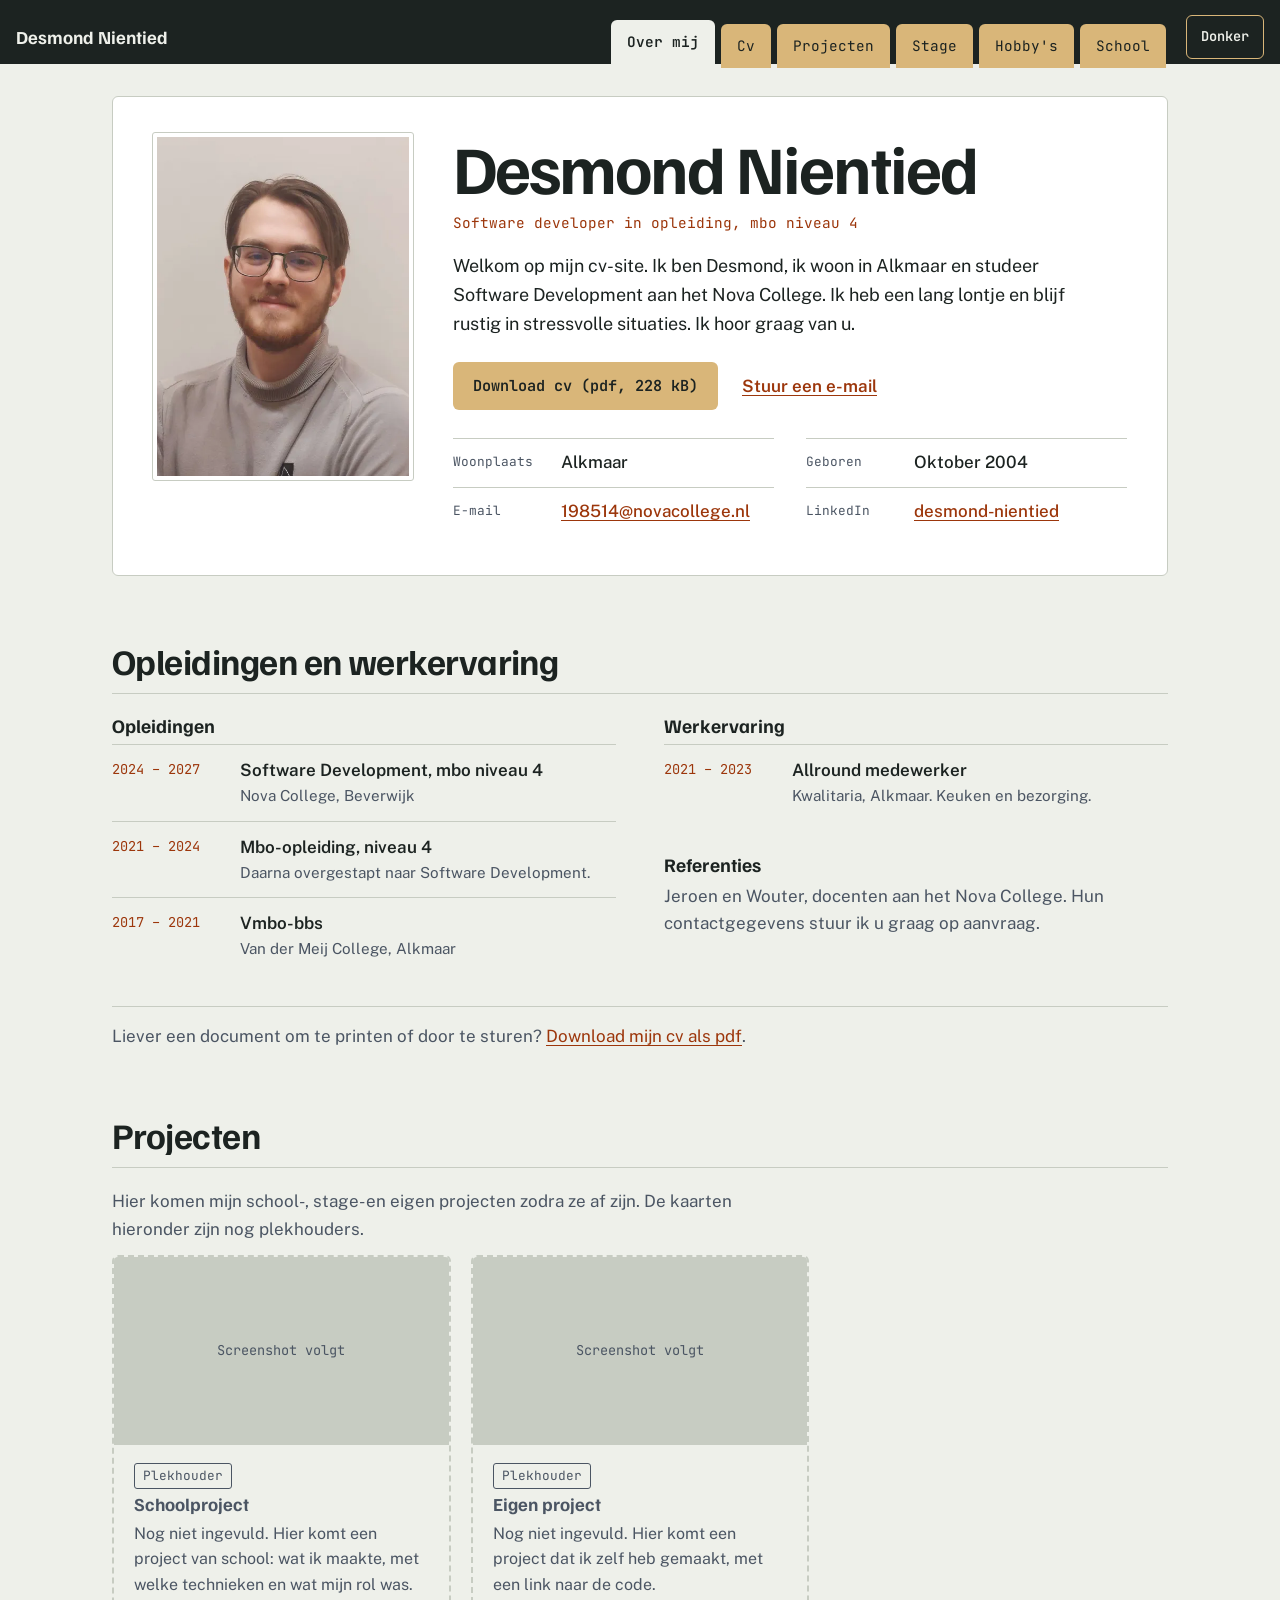
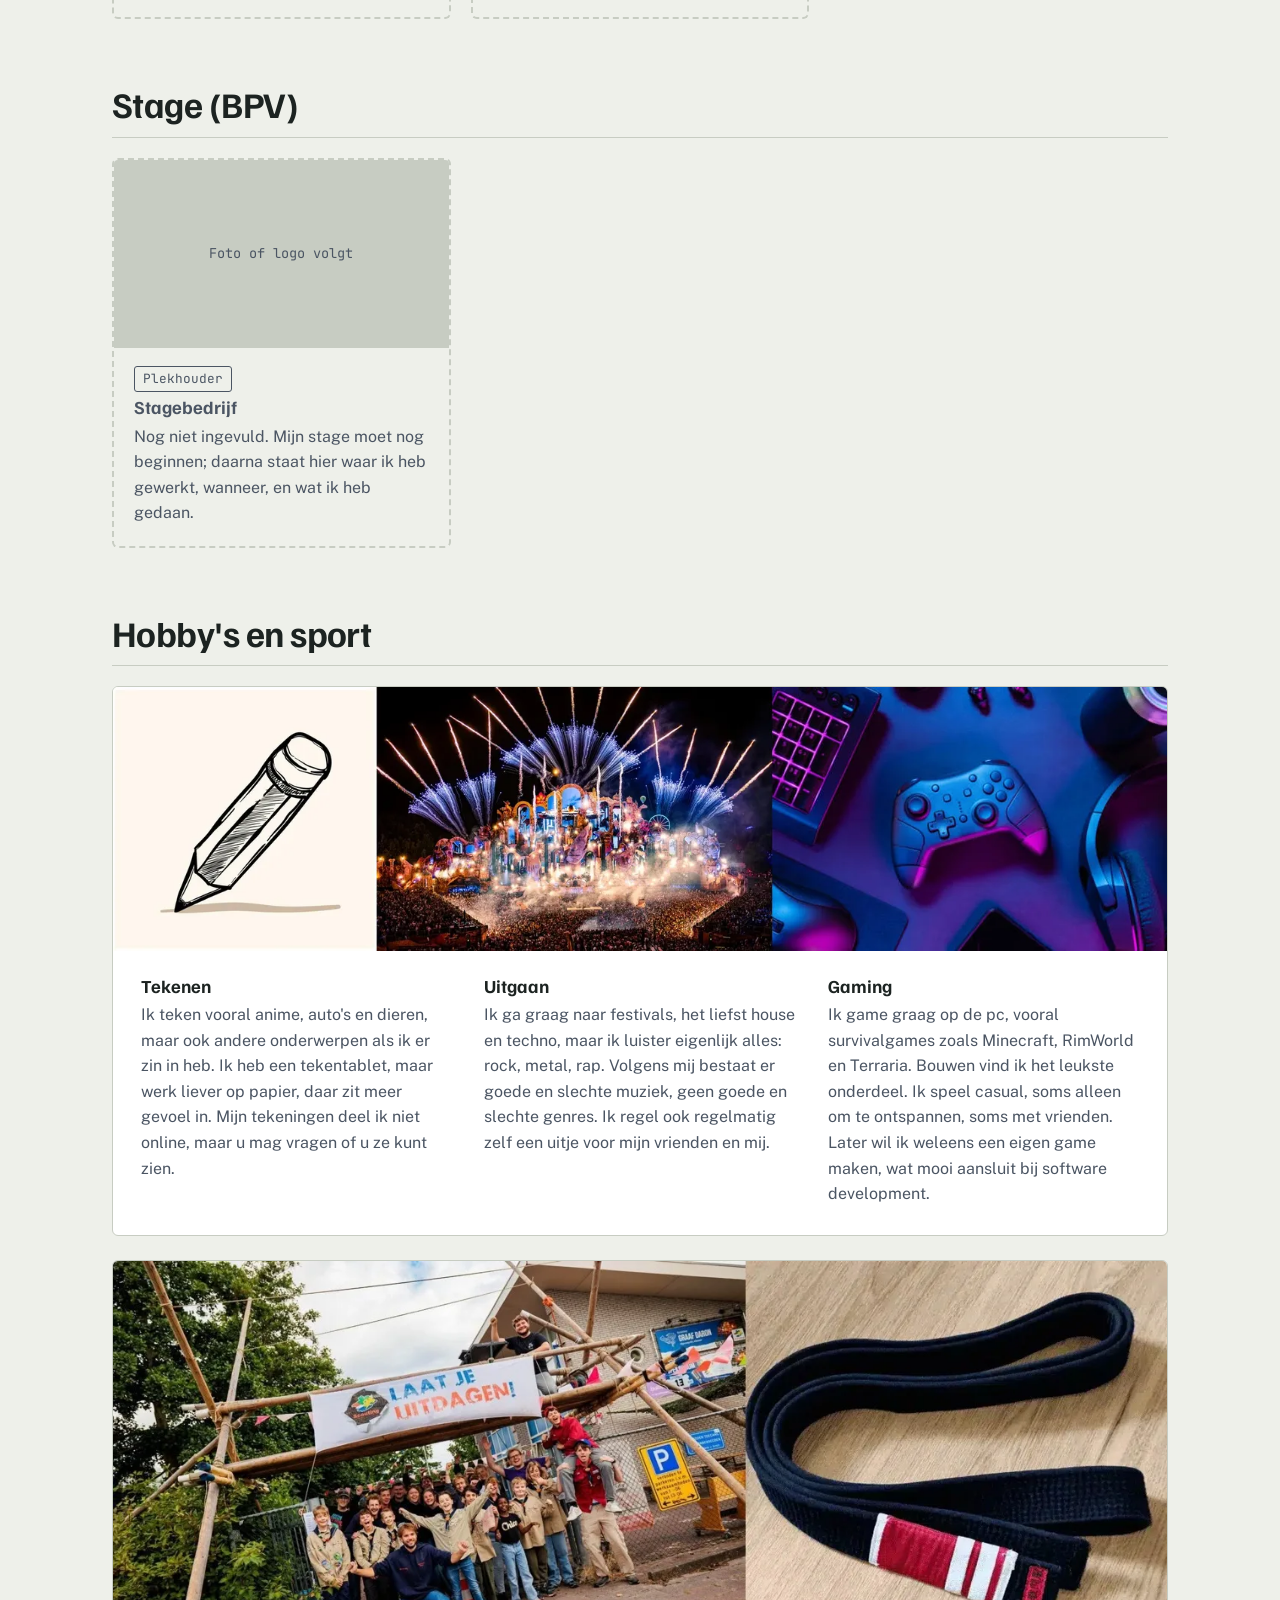
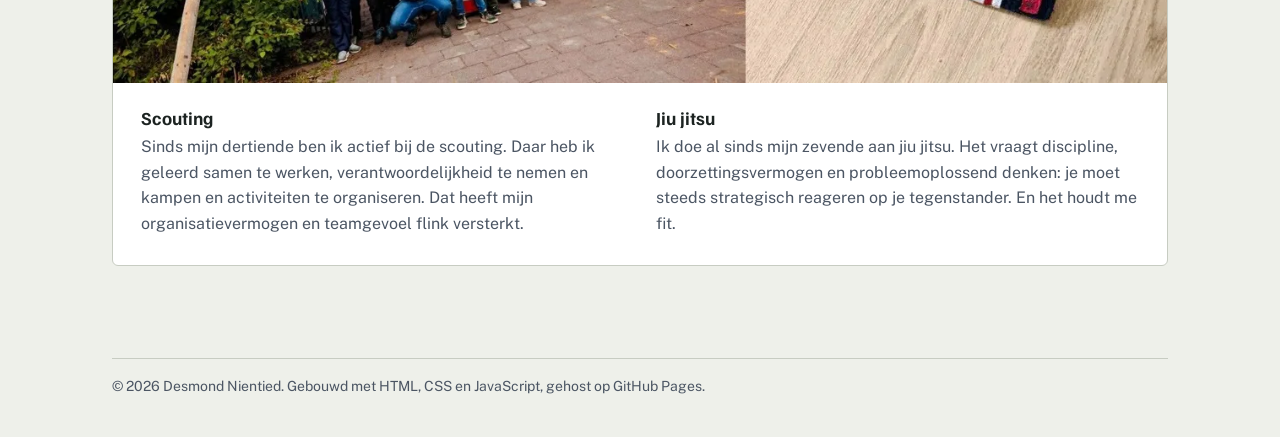
==== commit 9d6444cb: "Add files via upload" ====
--- a/index.html
+++ b/index.html
@@ -1,259 +1,247 @@
 <!DOCTYPE html>
-<html lang="nl">
+<html lang="nl" class="no-js">
 <head>
   <meta charset="UTF-8">
-  <meta name="viewport" content="width=device-width, initial-scale=1.0">
-  <title>Desmond — Portfolio</title>
-  <meta name="description" content="Online portfolio van Desmond, student ICT. CV, projecten, stage en meer.">
-
-  <!-- Google Fonts: mag weg als je liever systeemfonts gebruikt -->
-  <link rel="preconnect" href="https://fonts.googleapis.com">
-  <link rel="preconnect" href="https://fonts.gstatic.com" crossorigin>
-  <link href="https://fonts.googleapis.com/css2?family=Space+Grotesk:wght@500;700&family=Inter:wght@400;500;600&family=JetBrains+Mono:wght@400;600&display=swap" rel="stylesheet">
-
+  <meta name="viewport" content="width=device-width, initial-scale=1">
+  <title>Desmond Nientied, software developer in opleiding</title>
+  <meta name="description" content="Cv van Desmond Nientied uit Alkmaar: mbo 4 Software Development aan het Nova College. Opleiding, werkervaring, projecten, stage en hobby's.">
+  <!-- Beveiliging: alleen bestanden van deze site zelf mogen laden (geen Google Fonts of andere servers meer). -->
+  <meta http-equiv="Content-Security-Policy" content="default-src 'self'; img-src 'self'; style-src 'self'; script-src 'self'; font-src 'self'; object-src 'none'; base-uri 'none'; form-action 'none'">
+  <meta name="referrer" content="strict-origin-when-cross-origin">
+  <meta name="color-scheme" content="light dark">
+  <link rel="preload" href="fonts/familjen-grotesk-latin-wght-normal.woff2" as="font" type="font/woff2" crossorigin>
+  <link rel="preload" href="fonts/public-sans-latin-wght-normal.woff2" as="font" type="font/woff2" crossorigin>
   <link rel="stylesheet" href="css/style.css">
+  <!-- theme.js zet donker/licht vóór de pagina getekend wordt, zodat hij niet knippert -->
+  <script src="js/theme.js"></script>
+  <script src="js/script.js" defer></script>
 </head>
 <body>
 
+<a class="skip" href="#inhoud">Naar de inhoud</a>
+
 <!-- =====================================================
-     NAVIGATIE — "dossier-tabs"
-     Wil je een sectie hernoemen of van volgorde wisselen?
-     Doe dat hier ÉN bij de bijbehorende <section id="..."> hieronder.
+     NAVIGATIE: de dossier-tabs
+     Hernoem je een sectie? Pas dan ook de <section id="..."> hieronder aan.
      ===================================================== -->
 <header class="tabbar">
-  <div class="tabbar__brand">
-    <span class="tabbar__brand-mono">DOSSIER /</span> Desmond
-  </div>
-  <button class="tabbar__toggle" id="menuToggle" aria-expanded="false" aria-controls="tabnav">
-    <span></span><span></span><span></span>
-    <span class="sr-only">Menu openen</span>
-  </button>
-  <nav class="tabnav" id="tabnav">
-    <a href="#over-mij" class="tab">01 Over mij</a>
-    <a href="#opleiding-ervaring" class="tab">02 CV</a>
-    <a href="#online-cv" class="tab">03 Download</a>
-    <a href="#projecten" class="tab">04 Projecten</a>
-    <a href="#stage" class="tab">05 Stage</a>
-    <a href="#hobbies" class="tab">06 Hobby's</a>
+  <a class="tabbar__brand" href="#over-mij">Desmond Nientied</a>
+
+  <button class="tabbar__menu" id="menuToggle" type="button" aria-expanded="false" aria-controls="tabnav">Menu</button>
+
+  <nav class="tabnav" id="tabnav" aria-label="Secties">
+    <a href="#over-mij" class="tab">Over mij</a>
+    <a href="#cv" class="tab">Cv</a>
+    <a href="#projecten" class="tab">Projecten</a>
+    <a href="#stage" class="tab">Stage</a>
+    <a href="#hobbys" class="tab">Hobby's</a>
+    <a href="school.html" class="tab">School</a>
   </nav>
-  <!-- Dark mode knop (rechtsboven, naast de tabs) -->
-  <button class="theme-toggle" id="themeToggle" aria-label="Donkere modus aan/uit">🌙</button>
+
+  <button class="theme-toggle" id="themeToggle" type="button" aria-pressed="false">Donker</button>
 </header>
 
-<main>
-
-  <!-- =====================================================
-       SECTIE 01 — OVER MIJ / PERSOONSGEGEVENS
-       Vervang: foto, naam, gegevens en tekst hieronder.
-       ===================================================== -->
-  <section id="over-mij" class="section" aria-labelledby="over-mij-titel">
-    <p class="section__label">DOSSIER 01</p>
-    <h1 id="over-mij-titel" class="section__title">Over mij</h1>
-
-    <div class="about">
-      <img
-              class="about__photo"
-              src="bestanden/images/profiel/profielfoto.jpg"
-              alt="Portretfoto van Jouw Naam">
-
-      <div class="about__info">
-        <p class="about__intro">
-          Welkom op mijn CV website, ik ben Desmond en studeer software developer.
-          Ik heb een lang lontje en kan goed omgaan met stressvolle situaties.
-          Ik woon in Alkmaar en hoop graag van u te horen.
+<main id="inhoud" tabindex="-1">
+
+  <!-- =====================================================
+       OVER MIJ
+       ===================================================== -->
+  <section id="over-mij" class="section section--first" aria-labelledby="over-mij-titel">
+    <div class="sheet">
+      <picture class="sheet__photo">
+        <source type="image/webp" srcset="bestanden/images/profiel/profielfoto-480.webp 480w, bestanden/images/profiel/profielfoto-960.webp 960w" sizes="(min-width: 800px) 260px, 180px">
+        <img src="bestanden/images/profiel/profielfoto-480.jpg" srcset="bestanden/images/profiel/profielfoto-480.jpg 480w, bestanden/images/profiel/profielfoto-960.jpg 960w" sizes="(min-width: 800px) 260px, 180px" width="480" height="640" alt="Portretfoto van Desmond Nientied">
+      </picture>
+
+      <div class="sheet__text">
+        <h1 id="over-mij-titel" class="sheet__name">Desmond Nientied</h1>
+        <p class="sheet__role">Software developer in opleiding, mbo niveau 4</p>
+
+        <p class="sheet__intro">
+          Welkom op mijn cv-site. Ik ben Desmond, ik woon in Alkmaar en studeer Software Development aan het
+          Nova College. Ik heb een lang lontje en blijf rustig in stressvolle situaties. Ik hoor graag van u.
         </p>
 
-        <dl class="about__facts">
-          <div><dt>Naam</dt><dd>Desmond Nientied</dd></div>
-          <div><dt>Geboortedatum</dt><dd>6 Oktober 2004</dd></div>
-          <div><dt>E-mail</dt><dd><a href="https://outlook.office.com" style="text-decoration:none" >198514@novacollege.nl</a></dd></div>
-          <div><dt>LinkedIn</dt><dd><a href="https://www.linkedin.com/in/desmond-nientied-124b3234a/" target="_blank" style="text-decoration:none" rel="noopener">linkedin.com/in/desmond-nientied</a></dd></div>
+        <div class="actions">
+          <a class="btn" href="bestanden/CVPDF/desmondcv.pdf" download>Download cv (pdf, 228 kB)</a>
+          <a class="textlink" href="mailto:198514@novacollege.nl">Stuur een e-mail</a>
+        </div>
+
+        <dl class="facts">
+          <div><dt>Woonplaats</dt><dd>Alkmaar</dd></div>
+          <div><dt>Geboren</dt><dd>Oktober 2004</dd></div>
+          <div><dt>E-mail</dt><dd><a href="mailto:198514@novacollege.nl">198514@novacollege.nl</a></dd></div>
+          <div><dt>LinkedIn</dt><dd><a href="https://www.linkedin.com/in/desmond-nientied-124b3234a/" rel="noopener">desmond-nientied</a></dd></div>
         </dl>
       </div>
     </div>
   </section>
 
   <!-- =====================================================
-       SECTIE 02 — OPLEIDINGEN EN WERKERVARINGEN
-       Kopieer een .timeline__item om een regel toe te voegen.
-       ===================================================== -->
-  <section id="opleiding-ervaring" class="section" aria-labelledby="cv-titel">
-    <p class="section__label">DOSSIER 02</p>
-    <h2 id="cv-titel" class="section__title">Opleidingen &amp; werkervaring</h2>
-
-    <div class="timeline-grid">
+       CV: opleidingen en werkervaring
+       Kopieer een <li class="entry"> om een regel toe te voegen.
+       ===================================================== -->
+  <section id="cv" class="section" aria-labelledby="cv-titel">
+    <h2 id="cv-titel" class="section__title">Opleidingen en werkervaring</h2>
+
+    <div class="cv-grid">
       <div>
-        <h3 class="timeline-heading">Opleidingen</h3>
-        <ul class="timeline">
-
-          <!-- COPY-PASTE HIERONDER OM EEN OPLEIDING TOE TE VOEGEN -->
-          <li class="timeline__item">
-            <span class="timeline__period">2024 — 2027</span>
-            <span class="timeline__title">MBO Software Development, niveau 4</span>
-            <span class="timeline__place">Naam ROC / Nova College, Beverwijk</span>
-          </li>
-          <li class="timeline__item">
-            <span class="timeline__period">2021 — 2024</span>
-            <span class="timeline__title">school, niveau 4</span>
-            <span class="timeline__place">Naam ROC / overgestapt naar MBO Software Development.</span>
-          </li>
-          <li class="timeline__item">
-            <span class="timeline__period">2017 — 2021</span>
-            <span class="timeline__title">VMBO-BBS</span>
-            <span class="timeline__place">Naam ROC / Van der Meij College, Alkmaar</span>
-          </li>
-          <!-- EINDE COPY-PASTE BLOK -->
-
+        <h3 class="cv-heading">Opleidingen</h3>
+        <ul class="entries">
+          <li class="entry">
+            <span class="entry__period">2024 – 2027</span>
+            <span class="entry__title">Software Development, mbo niveau 4</span>
+            <span class="entry__place">Nova College, Beverwijk</span>
+          </li>
+          <li class="entry">
+            <span class="entry__period">2021 – 2024</span>
+            <span class="entry__title">Mbo-opleiding, niveau 4</span>
+            <span class="entry__place">Daarna overgestapt naar Software Development.</span>
+          </li>
+          <li class="entry">
+            <span class="entry__period">2017 – 2021</span>
+            <span class="entry__title">Vmbo-bbs</span>
+            <span class="entry__place">Van der Meij College, Alkmaar</span>
+          </li>
         </ul>
       </div>
 
       <div>
-        <h3 class="timeline-heading">Werkervaring</h3>
-        <ul class="timeline">
-
-          <!-- COPY-PASTE HIERONDER OM EEN BAAN TOE TE VOEGEN -->
-          <li class="timeline__item">
-            <span class="timeline__period">2021 — 2023</span>
-            <span class="timeline__title">Allround Medewerker</span>
-            <span class="timeline__place">Kwalitaria — Alkmaar — Keuken & Bezorging.</span>
-          </li>
-          <!-- EINDE COPY-PASTE BLOK -->
-
+        <h3 class="cv-heading">Werkervaring</h3>
+        <ul class="entries">
+          <li class="entry">
+            <span class="entry__period">2021 – 2023</span>
+            <span class="entry__title">Allround medewerker</span>
+            <span class="entry__place">Kwalitaria, Alkmaar. Keuken en bezorging.</span>
+          </li>
         </ul>
-      </div>
-    </div>
-  </section>
-
-  <!-- =====================================================
-       SECTIE 03 — ONLINE CV MET DOWNLOAD
-       Zet je eigen cv.pdf in de map /bestanden en pas de bestandsnaam
-       hieronder aan als die anders heet.
-       ===================================================== -->
-  <section id="online-cv" class="section" aria-labelledby="download-titel">
-    <p class="section__label">DOSSIER 03</p>
-    <h2 id="download-titel" class="section__title">Mijn cv downloaden</h2>
-    <p class="section__intro">
-      REFERENTIES<br>
-      •	Jeroen,<br>
-      +31235303313<br>
-      jezonneveld@novacollege.nl<br>
-      •	Wouter,<br>
-      +31235303099<br>
-      whezel@novacollege.nl<br><br>
-
-      Liever een document om te printen of door te sturen? Download hieronder mijn cv als PDF.
+
+        <h3 class="cv-heading cv-heading--gap">Referenties</h3>
+        <p class="plain">Jeroen en Wouter, docenten aan het Nova College. Hun contactgegevens stuur ik u graag op aanvraag.</p>
+      </div>
+    </div>
+
+    <p class="pdf-line">
+      Liever een document om te printen of door te sturen?
+      <a href="bestanden/CVPDF/desmondcv.pdf" download>Download mijn cv als pdf</a>.
     </p>
-    <a class="download-btn" href="bestanden/CVPDF/desmondcv.pdf" download>
-      ⬇ Download cv (PDF)
-    </a>
-  </section>
-
-  <!-- =====================================================
-       SECTIE 04 — PROJECTEN
-       Kopieer een .card om een project toe te voegen.
-       Gebruik project__link alleen als er een live link/repo is.
+  </section>
+
+  <!-- =====================================================
+       PROJECTEN
+       De kaarten hieronder zijn plekhouders. Heb je een project af?
+       Vervang dan een hele <article class="card card--placeholder"> door een echte kaart:
+         - haal "card--placeholder" en het label "Plekhouder" weg;
+         - zet een screenshot in bestanden/images/projecten/ en vervang <div class="card__image">
+           door <img class="card__image" src="..." alt="Wat er op de screenshot staat">;
+         - schrijf wat je maakte, met welke technieken en wat jouw rol was, en link naar de code.
        ===================================================== -->
   <section id="projecten" class="section" aria-labelledby="projecten-titel">
-    <p class="section__label">DOSSIER 04</p>
     <h2 id="projecten-titel" class="section__title">Projecten</h2>
-    <p class="section__intro">School-, stage- en eigen projecten.</p>
+    <p class="plain">
+      Hier komen mijn school-, stage- en eigen projecten zodra ze af zijn. De kaarten hieronder zijn nog plekhouders.
+    </p>
 
     <div class="card-grid">
-
-      <!-- COPY-PASTE HIERONDER OM EEN PROJECT TOE TE VOEGEN -->
-      <article class="card">
-        <img class="card__image" src="bestanden/images/projecten/project1.jpg" alt="Screenshot van project 1">
-        <p class="card__tag">Schoolproject</p>
-        <h3 class="card__title">Naam project</h3>
-        <p class="card__text">als ik een project gedaan heb komt het hier</p> <!-- Wat heb je gemaakt, met welke technieken, en wat was jouw rol?-->
-        <a class="card__link" href="https://github.com/jouw-account/project-1" target="_blank" rel="noopener">Bekijk op GitHub →</a>
+      <article class="card card--placeholder" aria-label="Plekhouder voor een schoolproject">
+        <div class="card__image" aria-hidden="true">Screenshot volgt</div>
+        <div class="card__body">
+          <p class="card__tag">Plekhouder</p>
+          <h3 class="card__title">Schoolproject</h3>
+          <p class="card__text">Nog niet ingevuld. Hier komt een project van school: wat ik maakte, met welke technieken en wat mijn rol was.</p>
+        </div>
       </article>
 
-      <article class="card">
-        <img class="card__image" src="bestanden/images/projecten/project2.jpg" alt="Screenshot van project 2">
-        <p class="card__tag">Eigen project</p>
-        <h3 class="card__title">Naam project</h3>
-        <p class="card__text">als ik een eindproject gedaan heb komt het hier.</p>
-        <a class="card__link" href="#" target="_blank" rel="noopener">Bekijk project →</a>
+      <article class="card card--placeholder" aria-label="Plekhouder voor een eigen project">
+        <div class="card__image" aria-hidden="true">Screenshot volgt</div>
+        <div class="card__body">
+          <p class="card__tag">Plekhouder</p>
+          <h3 class="card__title">Eigen project</h3>
+          <p class="card__text">Nog niet ingevuld. Hier komt een project dat ik zelf heb gemaakt, met een link naar de code.</p>
+        </div>
       </article>
-      <!-- EINDE COPY-PASTE BLOK -->
-
-    </div>
-  </section>
-
-  <!-- =====================================================
-       SECTIE 05 — STAGE / BPV
-       Kopieer een .card om een stage-ervaring toe te voegen.
+    </div>
+  </section>
+
+  <!-- =====================================================
+       STAGE / BPV
+       Ook een plekhouder. Na je stage: bedrijfsnaam, periode (maand jaar – maand jaar),
+       wat je deed, en eventueel een foto of logo (met toestemming van het bedrijf).
        ===================================================== -->
   <section id="stage" class="section" aria-labelledby="stage-titel">
-    <p class="section__label">DOSSIER 05</p>
-    <h2 id="stage-titel" class="section__title">Stage / BPV</h2>
+    <h2 id="stage-titel" class="section__title">Stage (BPV)</h2>
 
     <div class="card-grid">
-
-      <!-- COPY-PASTE HIERONDER OM EEN STAGE TOE TE VOEGEN -->
-      <article class="card">
-        <img class="card__image" src="bestanden/images/stage/bedrijf1.jpg" alt="Foto of logo van het stagebedrijf">
-        <p class="card__tag">maand jaar — maand jaar</p>
-        <h3 class="card__title">Naam bedrijf</h3>
-        <p class="card__text">
-          Ik moet nog een stage doen als ik hem gedaan heb dan komt het hier te staan.
-        </p>
+      <article class="card card--placeholder" aria-label="Plekhouder voor mijn stage">
+        <div class="card__image" aria-hidden="true">Foto of logo volgt</div>
+        <div class="card__body">
+          <p class="card__tag">Plekhouder</p>
+          <h3 class="card__title">Stagebedrijf</h3>
+          <p class="card__text">Nog niet ingevuld. Mijn stage moet nog beginnen; daarna staat hier waar ik heb gewerkt, wanneer, en wat ik heb gedaan.</p>
+        </div>
       </article>
-      <!-- EINDE COPY-PASTE BLOK -->
-
-    </div>
+    </div>
+  </section>
+
+  <!-- =====================================================
+       HOBBY'S EN SPORT
+       ===================================================== -->
+  <section id="hobbys" class="section" aria-labelledby="hobbys-titel">
+    <h2 id="hobbys-titel" class="section__title">Hobby's en sport</h2>
+
+    <article class="hobby">
+      <img class="hobby__image" src="bestanden/images/hobbies/tekenen_fisa_en_gaming-700.webp"
+           srcset="bestanden/images/hobbies/tekenen_fisa_en_gaming-700.webp 700w, bestanden/images/hobbies/tekenen_fisa_en_gaming-1400.webp 1400w"
+           sizes="(min-width: 1120px) 1040px, 100vw" width="1400" height="350" loading="lazy"
+           alt="Drie beelden naast elkaar: een getekend potlood, een festivalpodium met vuurwerk, en een gamecontroller met toetsenbord.">
+      <div class="hobby__body">
+        <div>
+          <h3>Tekenen</h3>
+          <p>Ik teken vooral anime, auto's en dieren, maar ook andere onderwerpen als ik er zin in heb. Ik heb een
+            tekentablet, maar werk liever op papier, daar zit meer gevoel in. Mijn tekeningen deel ik niet online,
+            maar u mag vragen of u ze kunt zien.</p>
+        </div>
+        <div>
+          <h3>Uitgaan</h3>
+          <p>Ik ga graag naar festivals, het liefst house en techno, maar ik luister eigenlijk alles: rock, metal,
+            rap. Volgens mij bestaat er goede en slechte muziek, geen goede en slechte genres. Ik regel ook
+            regelmatig zelf een uitje voor mijn vrienden en mij.</p>
+        </div>
+        <div>
+          <h3>Gaming</h3>
+          <p>Ik game graag op de pc, vooral survivalgames zoals Minecraft, RimWorld en Terraria. Bouwen vind ik het
+            leukste onderdeel. Ik speel casual, soms alleen om te ontspannen, soms met vrienden. Later wil ik weleens
+            een eigen game maken, wat mooi aansluit bij software development.</p>
+        </div>
+      </div>
+    </article>
+
+    <article class="hobby">
+      <img class="hobby__image" src="bestanden/images/hobbies/scouting_en_juijitsu-700.webp"
+           srcset="bestanden/images/hobbies/scouting_en_juijitsu-700.webp 700w, bestanden/images/hobbies/scouting_en_juijitsu-1248.webp 1248w"
+           sizes="(min-width: 1120px) 1040px, 100vw" width="1248" height="500" loading="lazy"
+           alt="Links een scoutinggroep onder een zelfgebouwde poort van palen en touw, rechts een zwarte jiu-jitsuband.">
+      <div class="hobby__body hobby__body--two">
+        <div>
+          <h3>Scouting</h3>
+          <p>Sinds mijn dertiende ben ik actief bij de scouting. Daar heb ik geleerd samen te werken,
+            verantwoordelijkheid te nemen en kampen en activiteiten te organiseren. Dat heeft mijn
+            organisatievermogen en teamgevoel flink versterkt.</p>
+        </div>
+        <div>
+          <h3>Jiu jitsu</h3>
+          <p>Ik doe al sinds mijn zevende aan jiu jitsu. Het vraagt discipline, doorzettingsvermogen en
+            probleemoplossend denken: je moet steeds strategisch reageren op je tegenstander. En het houdt me fit.</p>
+        </div>
+      </div>
+    </article>
   </section>
 
 </main>
 
-<!-- =====================================================
-   SECTIE 06 — HOBBY'S EN SPORT
-   Kopieer een .card om een hobby toe te voegen.
-   ===================================================== -->
-<section id="hobbies" class="section" aria-labelledby="hobbies-titel">
-  <p class="section__label">DOSSIER 06</p>
-  <h2 id="hobbies-titel" class="section__title">Hobby's &amp; sport</h2>
-
-  <div class="card-grid">
-
-    <!-- COPY-PASTE HIERONDER OM EEN HOBBY TOE TE VOEGEN -->
-    <article class="card">
-      <img class="card__image" src="bestanden/images/hobbies/tekenen_fisa_en_gaming.jpg" alt="Omschrijving van foto bij hobby 1">
-      <h3 class="card__title">gaming, tekenen, en ik hou ook wel van een feestje.</h3>
-      <p class="card__text">Gaming,
-        Ik game graag op de pc, vooral survivalgames zoals Minecraft, RimWorld en Terraria — bouwen is voor mij het leukste onderdeel.
-        Speel casual, soms alleen om te ontspannen, soms met vrienden. Op termijn zou ik weleens een eigen game willen maken, wat ook mooi aansluit bij mijn interesse in software development.
-
-        Tekenen,
-        Ik teken vooral anime, auto's en dieren, maar pak ook andere onderwerpen op als ik er zin in heb. Heb een tekentablet, maar werk eigenlijk liever op papier — daar zit meer gevoel in.
-        Ik deel mijn tekeningen niet online. maar je kan vraagen of je het kan zien.
-
-        Uitgaan / feestjes,
-        Ik ga graag naar festivals, met een voorkeur voor house en techno, maar ik luister eigenlijk alles — rock, metal, rap, noem maar op.
-        Volgens mij is er gewoon goede en slechte muziek, niet goede en slechte genres. Regel ook regelmatig zelf een uitje voor mezelf en mijn vrienden.</p>
-    </article>
-
-    <article class="card">
-      <img class="card__image" src="bestanden/images/hobbies/scouting_en_juijitsu.jpg" alt="Omschrijving van foto bij hobby 2">
-      <h3 class="card__title">scouting en jiu jitsu</h3>
-      <p class="card__text">Scouting
-        Sinds mijn dertiende actief bij de scouting, waar ik heb geleerd om samen te werken, verantwoordelijkheid te nemen en dingen te organiseren tijdens kampen en activiteiten.
-        Dit heeft mijn organisatievermogen en teamgevoel flink versterkt.
-
-        Jiu Jitsu
-        Beoefen al sinds mijn zevende jiu jitsu, een sport die discipline, doorzettingsvermogen en probleemoplossend denken vraagt — je moet steeds strategisch reageren op je tegenstander.
-        Naast de fysieke uitdaging is het goed voor me om fit te blijven.</p>
-    </article>
-    <!-- EINDE COPY-PASTE BLOK -->
-
-  </div>
-</section>
-
 <footer class="footer">
-  <p>© <span id="jaar"></span> Desmond Nientied — gebouwd met HTML, CSS & Javascript, gehost op GitHub Pages.</p>
+  <p>© <span id="jaar">2026</span> Desmond Nientied. Gebouwd met HTML, CSS en JavaScript, gehost op GitHub Pages.</p>
 </footer>
 
-<script src="js/script.js"></script>
 </body>
 </html>
--- a/css/style.css
+++ b/css/style.css
@@ -1,56 +1,80 @@
 /* =====================================================================
    INHOUDSOPGAVE
-   1. Instellingen (kleuren, fonts — PAS HIER AAN)
-   2. Basis / reset
-   3. Navigatie (dossier-tabs)
-   4. Layout secties
-   5. Onderdeel: over mij
-   6. Onderdeel: tijdlijn (opleiding/werk)
-   7. Onderdeel: download-knop
-   8. Onderdeel: kaarten (hobby's, projecten, stage)
+   1. Instellingen (kleuren, fonts: PAS HIER AAN)
+   2. Fonts (staan als bestanden in /fonts, geen Google Fonts nodig)
+   3. Basis
+   4. Navigatie (dossier-tabs)
+   5. Secties
+   6. Over mij (het dossierblad)
+   7. Cv (opleidingen en werkervaring)
+   8. Hobby's
    9. Footer
-   10. Responsive (tablet / mobiel)
+   10. Donkere modus
    ===================================================================== */
 
 /* ---------------------------------------------------------------------
    1. INSTELLINGEN
-   Wil je een andere kleur of lettertype? Verander het hier —
-   de rest van het bestand gebruikt deze variabelen automatisch.
+   Dit zijn Desmonds eigen kleuren. De rest van het bestand gebruikt
+   alleen deze variabelen.
    --------------------------------------------------------------------- */
 :root {
   /* kleuren */
-  --paper: #eef0ea;       /* achtergrond */
-  --paper-raised: #ffffff;/* kaarten / vlakken die "boven" liggen */
-  --ink: #1c2321;         /* hoofdtekst */
-  --ink-soft: #4b5563;    /* subtekst */
-  --folder: #d9b679;      /* dossier-tab kleur (kraftpapier) */
+  --paper: #eef0ea;        /* achtergrond */
+  --paper-raised: #ffffff; /* het dossierblad, actieve tab */
+  --ink: #1c2321;          /* hoofdtekst en de balk bovenaan */
+  --ink-soft: #4b5563;     /* subtekst */
+  --folder: #d9b679;       /* dossier-tabs en de downloadknop (kraftpapier) */
   --folder-active: #c99f53;
-  --tag: #c1440e;         /* accentkleur voor labels/links */
-  --tag-dark: #9c360b;
-  --line: #c7ccc2;        /* dunne lijntjes */
+  --tag: #c1440e;          /* accent: focusrand, kleine details */
+  --tag-dark: #9c360b;     /* links en jaartallen (leesbaar op licht) */
+  --line: #c7ccc2;         /* dunne lijnen */
+  --bar: #1c2321;          /* balk bovenaan */
+  --bar-text: #eef0ea;
 
   /* typografie */
-  --font-display: "Space Grotesk", "Segoe UI", sans-serif;
-  --font-body: "Inter", "Segoe UI", sans-serif;
-  --font-mono: "JetBrains Mono", "Consolas", monospace;
+  --font-display: "Familjen Grotesk", "Segoe UI", system-ui, sans-serif;
+  --font-body: "Public Sans", "Segoe UI", system-ui, sans-serif;
+  --font-mono: "JetBrains Mono", ui-monospace, "Consolas", monospace;
 
   /* maten */
-  --max-width: 1080px;
+  --max-width: 1040px;
   --radius: 6px;
-}
-
-/* ---------------------------------------------------------------------
-   2. BASIS / RESET
-   --------------------------------------------------------------------- */
-*,
-*::before,
-*::after {
-  box-sizing: border-box;
-}
+  --bar-height: 64px;
+}
+
+/* ---------------------------------------------------------------------
+   2. FONTS
+   --------------------------------------------------------------------- */
+@font-face {
+  font-family: "Familjen Grotesk";
+  src: url("../fonts/familjen-grotesk-latin-wght-normal.woff2") format("woff2");
+  font-weight: 400 700;
+  font-display: swap;
+}
+@font-face {
+  font-family: "Public Sans";
+  src: url("../fonts/public-sans-latin-wght-normal.woff2") format("woff2");
+  font-weight: 100 900;
+  font-display: swap;
+}
+@font-face {
+  font-family: "JetBrains Mono";
+  src: url("../fonts/jetbrains-mono-latin-wght-normal.woff2") format("woff2");
+  font-weight: 100 800;
+  font-display: swap;
+}
+
+/* ---------------------------------------------------------------------
+   3. BASIS
+   --------------------------------------------------------------------- */
+*, *::before, *::after { box-sizing: border-box; }
 
 html {
-  scroll-behavior: smooth;
-  scroll-padding-top: 90px; /* zodat secties niet achter de vaste nav verdwijnen */
+  scroll-padding-top: calc(var(--bar-height) + 16px); /* koppen niet achter de balk */
+  -webkit-text-size-adjust: 100%;
+}
+@media (prefers-reduced-motion: no-preference) {
+  html { scroll-behavior: smooth; }
 }
 
 body {
@@ -58,284 +82,303 @@
   background: var(--paper);
   color: var(--ink);
   font-family: var(--font-body);
+  font-size: 1.0625rem;
   line-height: 1.6;
-  overflow-x: hidden;
-}
-
-img {
-  max-width: 100%;
-  display: block;
-}
-
-a {
-  color: var(--tag-dark);
-}
-
-a:hover {
-  color: var(--tag);
-}
-
-.sr-only {
-  position: absolute;
-  width: 1px;
-  height: 1px;
-  overflow: hidden;
-  clip: rect(0 0 0 0);
-  white-space: nowrap;
-}
-
-/* zichtbare focus voor toetsenbordgebruikers, verplicht voor toegankelijkheid */
-a:focus-visible,
-button:focus-visible {
-  outline: 3px solid var(--tag);
-  outline-offset: 2px;
-}
-
-/* ---------------------------------------------------------------------
-   3. NAVIGATIE — "dossier-tabs"
+}
+
+img { max-width: 100%; height: auto; display: block; }
+
+a { color: var(--tag-dark); text-underline-offset: 0.18em; }
+a:hover { color: var(--ink); }
+
+h1, h2, h3 { font-family: var(--font-display); line-height: 1.15; text-wrap: balance; }
+
+:focus-visible { outline: 3px solid var(--tag); outline-offset: 3px; }
+main:focus { outline: none; }
+
+.skip {
+  position: fixed;
+  left: 16px;
+  top: -100px;
+  z-index: 100;
+  background: var(--paper-raised);
+  color: var(--ink);
+  padding: 10px 16px;
+  border-radius: var(--radius);
+  font-weight: 600;
+}
+.skip:focus { top: 12px; }
+
+/* ---------------------------------------------------------------------
+   4. NAVIGATIE: dossier-tabs
+   Op de telefoon klapt het menu uit onder de balk; vanaf 860px staan de
+   tabs naast de naam en steken ze uit de onderkant van de balk.
    --------------------------------------------------------------------- */
 .tabbar {
   position: sticky;
   top: 0;
   z-index: 50;
   display: flex;
+  flex-wrap: wrap;
   align-items: center;
-  justify-content: flex-start;
-  gap: 1rem;
-  padding: 0.9rem 1.5rem;
-  background: var(--ink);
+  gap: 8px 12px;
+  min-height: var(--bar-height);
+  padding: 10px max(16px, env(safe-area-inset-right)) 10px max(16px, env(safe-area-inset-left));
+  background: var(--bar);
 }
 
 .tabbar__brand {
-  color: var(--paper);
+  margin-right: auto;
+  color: var(--bar-text);
   font-family: var(--font-display);
   font-weight: 700;
-  font-size: 1.1rem;
+  font-size: 1.15rem;
+  text-decoration: none;
   white-space: nowrap;
-  margin-right: auto; /* duwt menu en knop naar rechts */
-}
-
-.tabbar__brand-mono {
+}
+.tabbar__brand:hover { color: var(--folder); }
+
+.tabbar__menu,
+.theme-toggle {
+  min-height: 44px;
+  padding: 0 14px;
+  font: 600 0.85rem/1 var(--font-mono);
+  color: var(--bar-text);
+  background: none;
+  border: 1px solid var(--folder);
+  border-radius: var(--radius);
+  cursor: pointer;
+}
+.tabbar__menu:hover,
+.theme-toggle:hover { background: rgba(217, 182, 121, 0.16); }
+
+.tabnav {
+  display: none;
+  order: 3;
+  width: 100%;
+  flex-direction: column;
+  gap: 6px;
+  padding: 6px 0 8px;
+}
+.tabnav.is-open { display: flex; }
+/* zonder JavaScript is het menu altijd open */
+.no-js .tabnav { display: flex; }
+.no-js .tabbar__menu,
+.no-js .theme-toggle { display: none; }
+
+.tab {
+  display: flex;
+  align-items: center;
+  min-height: 44px;
+  padding: 0 14px;
   font-family: var(--font-mono);
-  color: var(--folder);
-  font-weight: 400;
-  margin-right: 0.3em;
-}
-
-.tabnav {
-  display: flex;
-  gap: 0.4rem;
-  flex-wrap: wrap;
-}
-
-.tab {
-  font-family: var(--font-mono);
-  font-size: 0.8rem;
-  text-decoration: none;
+  font-size: 0.9rem;
   color: var(--ink);
   background: var(--folder);
-  padding: 0.55rem 0.9rem 0.45rem;
-  border-radius: var(--radius) var(--radius) 0 0;
-  transform: translateY(4px);
-  transition: transform 0.15s ease, background 0.15s ease;
-}
-
-.tab:hover {
-  transform: translateY(0);
-  background: var(--folder-active);
-}
-
-/* de tab die bij de sectie hoort waar je nu naar scrolt springt "naar voren" */
-.tab.is-active {
+  border-radius: var(--radius);
+  text-decoration: none;
+}
+.tab:hover { background: var(--folder-active); color: var(--ink); }
+.tab[aria-current] { background: var(--paper-raised); font-weight: 600; }
+
+@media (min-width: 860px) {
+  .tabbar {
+    flex-wrap: nowrap;
+    padding-bottom: 0;
+    align-items: flex-end;
+  }
+  .tabbar__brand { align-self: center; }
+  .tabbar__menu { display: none; }
+  .theme-toggle { align-self: center; order: 4; margin-left: 8px; }
+  .tabnav {
+    display: flex;
+    order: 2;
+    width: auto;
+    flex-direction: row;
+    gap: 6px;
+    padding: 0;
+  }
+  .tab {
+    min-height: 44px;
+    padding: 0 16px;
+    border-radius: var(--radius) var(--radius) 0 0;
+    transform: translateY(4px);
+  }
+  .tab:hover,
+  .tab[aria-current] { transform: translateY(0); }
+  .tab[aria-current] { background: var(--paper); }
+}
+@media (min-width: 860px) and (prefers-reduced-motion: no-preference) {
+  .tab { transition: transform 0.15s ease, background-color 0.15s ease; }
+}
+
+/* ---------------------------------------------------------------------
+   5. SECTIES
+   --------------------------------------------------------------------- */
+.section {
+  max-width: calc(var(--max-width) + 2 * 24px);
+  margin: 0 auto;
+  padding: 56px max(16px, env(safe-area-inset-right)) 8px max(16px, env(safe-area-inset-left));
+}
+.section--first { padding-top: 32px; }
+
+.section__title {
+  font-size: clamp(1.6rem, 3.2vw, 2.25rem);
+  letter-spacing: -0.015em;
+  margin: 0 0 20px;
+  padding-bottom: 12px;
+  border-bottom: 1px solid var(--line);
+}
+
+.plain { max-width: 62ch; margin: 0 0 12px; color: var(--ink-soft); }
+
+.textlink { font-weight: 600; }
+
+.btn {
+  display: inline-flex;
+  align-items: center;
+  min-height: 48px;
+  padding: 0 20px;
+  font: 600 0.95rem/1.2 var(--font-mono);
+  color: var(--ink);
+  background: var(--folder);
+  border-radius: var(--radius);
+  text-decoration: none;
+}
+.btn:hover { background: var(--folder-active); color: var(--ink); }
+
+.actions {
+  display: flex;
+  flex-wrap: wrap;
+  align-items: center;
+  gap: 12px 24px;
+  margin: 24px 0 0;
+}
+
+/* ---------------------------------------------------------------------
+   6. OVER MIJ: het dossierblad
+   Een wit vel op de grijsgroene achtergrond, met de foto als pasfoto.
+   --------------------------------------------------------------------- */
+.sheet {
+  display: grid;
+  gap: 24px;
   background: var(--paper-raised);
-  transform: translateY(0);
-  font-weight: 600;
-}
-
-.tabbar__toggle {
-  display: none; /* alleen zichtbaar op mobiel, zie media query onderaan */
-  flex-direction: column;
-  gap: 4px;
-  background: none;
-  border: none;
-  padding: 0.4rem;
-  cursor: pointer;
-}
-
-.tabbar__toggle span {
-  width: 22px;
-  height: 2px;
-  background: var(--paper);
-}
-
-/* ---------------------------------------------------------------------
-   4. LAYOUT SECTIES
-   --------------------------------------------------------------------- */
-.section {
-  max-width: var(--max-width);
-  margin: 0 auto;
-  padding: 4rem 1.5rem;
-  scroll-margin-top: 70px;
-}
-
-.section--alt {
-  position: relative;
-  z-index: 0;
-}
-
-.section--alt::before {
-  content: "";
-  position: absolute;
-  top: 0;
-  bottom: 0;
-  left: 50%;
-  width: 100vw;
-  transform: translateX(-50%);
-  background: var(--paper-raised);
-  z-index: -1;
-}
-
-.section__label {
-  font-family: var(--font-mono);
-  color: var(--tag-dark);
-  font-size: 0.8rem;
-  letter-spacing: 0.05em;
-  margin: 0 0 0.3rem;
-}
-
-.section__title {
-  font-family: var(--font-display);
-  font-size: clamp(1.6rem, 3vw, 2.3rem);
-  margin: 0 0 1.5rem;
-}
-
-.section__intro {
-  color: var(--ink-soft);
-  max-width: 60ch;
-  margin-top: -0.8rem;
-  margin-bottom: 2rem;
-}
-
-/* ---------------------------------------------------------------------
-   5. OVER MIJ
-   --------------------------------------------------------------------- */
-.about {
-  display: grid;
-  grid-template-columns: 220px 1fr;
-  gap: 2.5rem;
-  align-items: start;
-}
-
-.about__photo {
-  width: 220px;
-  height: 220px;
+  border: 1px solid var(--line);
+  border-radius: var(--radius);
+  padding: 24px 20px 28px;
+}
+
+.sheet__photo { width: 180px; }
+.sheet__photo img {
+  width: 100%;
+  aspect-ratio: 3 / 4;
   object-fit: cover;
-  border-radius: var(--radius);
+  border-radius: 2px;
   border: 4px solid var(--paper-raised);
   outline: 1px solid var(--line);
 }
 
-.about__intro {
-  font-size: 1.05rem;
-  max-width: 60ch;
-}
-
-.about__facts {
-  display: grid;
-  grid-template-columns: repeat(2, minmax(0, 1fr));
-  gap: 0.8rem 2rem;
-  margin: 1.5rem 0 0;
-}
-
-.about__facts div {
-  padding-bottom: 0.5rem;
-  border-bottom: 1px solid var(--line);
-}
-
-.about__facts dt {
+.sheet__text { min-width: 0; }
+
+.sheet__name {
+  font-size: clamp(2.4rem, 8vw, 4.25rem);
+  font-weight: 700;
+  letter-spacing: -0.03em;
+  line-height: 1;
+  margin: 0;
+}
+
+.sheet__role {
+  margin: 10px 0 0;
   font-family: var(--font-mono);
-  font-size: 0.72rem;
-  text-transform: uppercase;
-  letter-spacing: 0.04em;
+  font-size: 0.9rem;
+  color: var(--tag-dark);
+}
+
+.sheet__intro { max-width: 58ch; margin: 18px 0 0; font-size: 1.125rem; }
+
+.facts {
+  display: grid;
+  grid-template-columns: minmax(0, 1fr);
+  gap: 0 32px;
+  margin: 28px 0 0;
+}
+.facts div {
+  display: grid;
+  grid-template-columns: 96px minmax(0, 1fr);
+  gap: 12px;
+  padding: 10px 0;
+  border-top: 1px solid var(--line);
+}
+.facts dt { font-family: var(--font-mono); font-size: 0.8rem; color: var(--ink-soft); padding-top: 3px; }
+.facts dd { margin: 0; font-weight: 500; overflow-wrap: anywhere; }
+
+@media (min-width: 640px) {
+  .facts { grid-template-columns: repeat(2, minmax(0, 1fr)); }
+}
+
+@media (min-width: 800px) {
+  .sheet {
+    grid-template-columns: 260px minmax(0, 1fr);
+    gap: 40px;
+    padding: 36px 40px 40px;
+  }
+  .sheet__photo { width: 260px; }
+}
+
+/* ---------------------------------------------------------------------
+   7. CV: opleidingen en werkervaring
+   Elke regel: jaartallen links, titel en plaats rechts, dunne lijn ertussen.
+   --------------------------------------------------------------------- */
+.cv-grid { display: grid; gap: 32px; }
+@media (min-width: 800px) {
+  .cv-grid { grid-template-columns: repeat(2, minmax(0, 1fr)); gap: 48px; }
+}
+
+.cv-heading { font-size: 1.2rem; margin: 0 0 8px; }
+.cv-heading--gap { margin-top: 32px; }
+
+.entries { list-style: none; margin: 0; padding: 0; }
+
+.entry {
+  display: grid;
+  grid-template-columns: 112px minmax(0, 1fr);
+  column-gap: 16px;
+  padding: 12px 0;
+  border-top: 1px solid var(--line);
+}
+.entry__period {
+  grid-row: span 2;
+  font-family: var(--font-mono);
+  font-size: 0.85rem;
+  color: var(--tag-dark);
+  padding-top: 2px;
+  font-variant-numeric: tabular-nums;
+}
+.entry__title { font-weight: 600; }
+.entry__place { color: var(--ink-soft); font-size: 0.95rem; }
+
+@media (max-width: 380px) {
+  .entry { grid-template-columns: minmax(0, 1fr); }
+  .entry__period { grid-row: auto; }
+}
+
+.pdf-line {
+  margin: 32px 0 0;
+  padding: 16px 0 0;
+  border-top: 1px solid var(--line);
   color: var(--ink-soft);
 }
 
-.about__facts dd {
-  margin: 0.15rem 0 0;
-  font-weight: 500;
-}
-
-/* ---------------------------------------------------------------------
-   6. TIJDLIJN — opleiding & werkervaring
-   --------------------------------------------------------------------- */
-.timeline-grid {
-  display: grid;
-  grid-template-columns: 1fr;
-  gap: 2.5rem;
-}
-
-.timeline-heading {
-  font-family: var(--font-display);
-  font-size: 1.1rem;
-  margin: 0 0 1rem;
-}
-
-.timeline {
-  list-style: none;
-  margin: 0;
-  padding: 0;
-  border-left: 2px solid var(--folder);
-}
-
-.timeline__item {
-  display: flex;
-  flex-direction: column;
-  padding: 0 0 1.4rem 1.2rem;
-}
-
-.timeline__period {
-  font-family: var(--font-mono);
-  font-size: 0.75rem;
-  color: var(--tag-dark);
-}
-
-.timeline__title {
-  font-weight: 600;
-  margin-top: 0.15rem;
-}
-
-.timeline__place {
-  color: var(--ink-soft);
-  font-size: 0.92rem;
-}
-
-/* ---------------------------------------------------------------------
-   7. DOWNLOAD-KNOP (online cv)
-   --------------------------------------------------------------------- */
-.download-btn {
-  display: inline-block;
-  font-family: var(--font-mono);
-  font-weight: 600;
-  text-decoration: none;
-  color: var(--ink);
-  background: var(--folder);
-  padding: 0.9rem 1.6rem;
-  border-radius: var(--radius);
-  transition: background 0.15s ease;
-}
-
-.download-btn:hover {
-  background: var(--folder-active);
-  color: var(--ink);
-}
-
-/* ---------------------------------------------------------------------
-   8. KAARTEN — hobby's, projecten, stage
+/* ---------------------------------------------------------------------
+   7b. KAARTEN: projecten en stage
+   card--placeholder = plekhouder: gestippelde rand en een grijs vlak
+   in plaats van een foto, zodat niemand denkt dat het echt is.
    --------------------------------------------------------------------- */
 .card-grid {
   display: grid;
-  grid-template-columns: repeat(auto-fit, minmax(260px, 1fr));
-  gap: 1.5rem;
+  grid-template-columns: repeat(auto-fill, minmax(min(100%, 300px), 1fr));
+  gap: 20px;
 }
 
 .card {
@@ -343,115 +386,86 @@
   border: 1px solid var(--line);
   border-radius: var(--radius);
   overflow: hidden;
-  padding-bottom: 1.2rem;
   display: flex;
   flex-direction: column;
 }
 
-.section--alt .card {
-  background: var(--paper);
-}
-
 .card__image {
   width: 100%;
-  height: 170px;
+  aspect-ratio: 16 / 9;
   object-fit: cover;
-  background: var(--line); /* placeholder-kleur zolang er geen echte foto staat */
-}
-
-.card__tag {
-  font-family: var(--font-mono);
-  font-size: 0.72rem;
-  color: var(--tag-dark);
-  margin: 0.9rem 1rem 0;
-}
-
-.card__title {
-  font-family: var(--font-display);
-  font-size: 1.05rem;
-  margin: 0.3rem 1rem 0;
-}
-
-.card__text {
+}
+
+.card__body { padding: 16px 20px 20px; }
+.card__tag { margin: 0; font-family: var(--font-mono); font-size: 0.8rem; color: var(--tag-dark); }
+.card__title { font-size: 1.15rem; margin: 4px 0 6px; }
+.card__text { margin: 0; color: var(--ink-soft); font-size: 1rem; }
+
+.card--placeholder {
+  background: transparent;
+  border: 2px dashed var(--line);
+}
+.card--placeholder .card__image {
+  display: grid;
+  place-items: center;
+  background: var(--line);
   color: var(--ink-soft);
-  font-size: 0.92rem;
-  margin: 0.5rem 1rem 0;
-}
-
-.card__link {
-  margin: 0.8rem 1rem 0;
   font-family: var(--font-mono);
   font-size: 0.85rem;
-  font-weight: 600;
-  text-decoration: none;
+}
+.card--placeholder .card__tag {
+  display: inline-block;
+  padding: 2px 8px;
+  border: 1px solid var(--ink-soft);
+  border-radius: 3px;
+  color: var(--ink-soft);
+}
+.card--placeholder .card__title { color: var(--ink-soft); }
+
+/* ---------------------------------------------------------------------
+   8. HOBBY'S
+   --------------------------------------------------------------------- */
+.hobby {
+  background: var(--paper-raised);
+  border: 1px solid var(--line);
+  border-radius: var(--radius);
+  overflow: hidden;
+}
+.hobby + .hobby { margin-top: 24px; }
+
+.hobby__image { width: 100%; }
+
+.hobby__body {
+  display: grid;
+  gap: 20px;
+  padding: 20px 20px 24px;
+}
+.hobby__body h3 { font-size: 1.15rem; margin: 0 0 6px; }
+.hobby__body p { margin: 0; color: var(--ink-soft); font-size: 1rem; }
+
+@media (min-width: 800px) {
+  .hobby__body { grid-template-columns: repeat(3, minmax(0, 1fr)); gap: 32px; padding: 24px 28px 28px; }
+  .hobby__body--two { grid-template-columns: repeat(2, minmax(0, 1fr)); }
 }
 
 /* ---------------------------------------------------------------------
    9. FOOTER
    --------------------------------------------------------------------- */
 .footer {
-  text-align: center;
-  padding: 2rem 1.5rem 3rem;
-  font-size: 0.85rem;
+  max-width: calc(var(--max-width) + 2 * 24px);
+  margin: 64px auto 0;
+  padding: 20px max(16px, env(safe-area-inset-right)) 40px max(16px, env(safe-area-inset-left));
+  font-size: 0.875rem;
   color: var(--ink-soft);
 }
-
-/* ---------------------------------------------------------------------
-   10. RESPONSIVE
-   --------------------------------------------------------------------- */
-
-/* Tablet */
-@media (max-width: 800px) {
-  .about {
-    grid-template-columns: 1fr;
-  }
-
-  .about__photo {
-    width: 160px;
-    height: 160px;
-  }
-}
-
-/* Smartphone: klapmenu i.p.v. rij tabs */
-@media (max-width: 640px) {
-  .tabbar__toggle {
-    display: flex;
-  }
-
-  .tabnav {
-    display: none;
-    position: absolute;
-    top: 100%;
-    left: 0;
-    right: 0;
-    flex-direction: column;
-    background: var(--ink);
-    padding: 0.5rem 1rem 1rem;
-  }
-
-  .tabnav.is-open {
-    display: flex;
-  }
-
-  .tab {
-    border-radius: var(--radius);
-    transform: none;
-    text-align: left;
-  }
-
-  .about__facts {
-    grid-template-columns: 1fr;
-  }
-
-  .section {
-    padding: 3rem 1.2rem;
-  }
-}
-
-/* ---------------------------------------------------------------------
-   11. DARK MODE (staat bewust BUITEN de @media blokken hierboven)
+.footer p { margin: 0; padding-top: 16px; border-top: 1px solid var(--line); }
+
+/* ---------------------------------------------------------------------
+   10. DONKERE MODUS
+   Aan met de knop rechtsboven (wordt onthouden). Standaard is de site licht.
    --------------------------------------------------------------------- */
 html.dark {
+  color-scheme: dark;
   --paper: #14181f;
   --paper-raised: #1c222c;
   --ink: #eef0ea;
@@ -459,40 +473,22 @@
   --line: #333c4c;
   --tag: #f0a07c;
   --tag-dark: #e8855a;
-}
-
-/* de balk bovenaan blijft donker, de tabs houden donkere tekst */
-html.dark .tabbar,
-html.dark .tabnav {
-  background: #0d1015;
-}
-
-html.dark .tabbar__brand,
-html.dark .theme-toggle {
-  color: #eef0ea;
-}
-
-html.dark .tabbar__toggle span {
-  background: #eef0ea;
-}
-
+  --bar: #0d1015;
+  --bar-text: #eef0ea;
+}
+/* tabs en knop blijven kraftpapier met donkere tekst */
 html.dark .tab,
-html.dark .download-btn {
-  color: #1c2321;
-}
-
-html.dark .tab.is-active {
-  color: var(--ink);
-}
-
-/* de dark-mode knop zelf */
-.theme-toggle {
-  background: none;
-  border: 1px solid var(--folder);
-  color: var(--paper);
-  border-radius: var(--radius);
-  padding: 0.4rem 0.7rem;
-  font-size: 1rem;
-  cursor: pointer;
-  line-height: 1;
-}+html.dark .btn,
+html.dark .tab:hover,
+html.dark .btn:hover { color: #1c2321; }
+html.dark .tab[aria-current] { color: var(--ink); }
+html.dark .skip { color: var(--ink); }
+
+/* ---------------------------------------------------------------------
+   PRINTEN: alleen de inhoud, licht
+   --------------------------------------------------------------------- */
+@media print {
+  .tabbar, .skip, .actions, .pdf-line, .hobby__image { display: none; }
+  body { background: #fff; color: #000; }
+  .sheet, .hobby { border: 0; padding: 0; }
+}
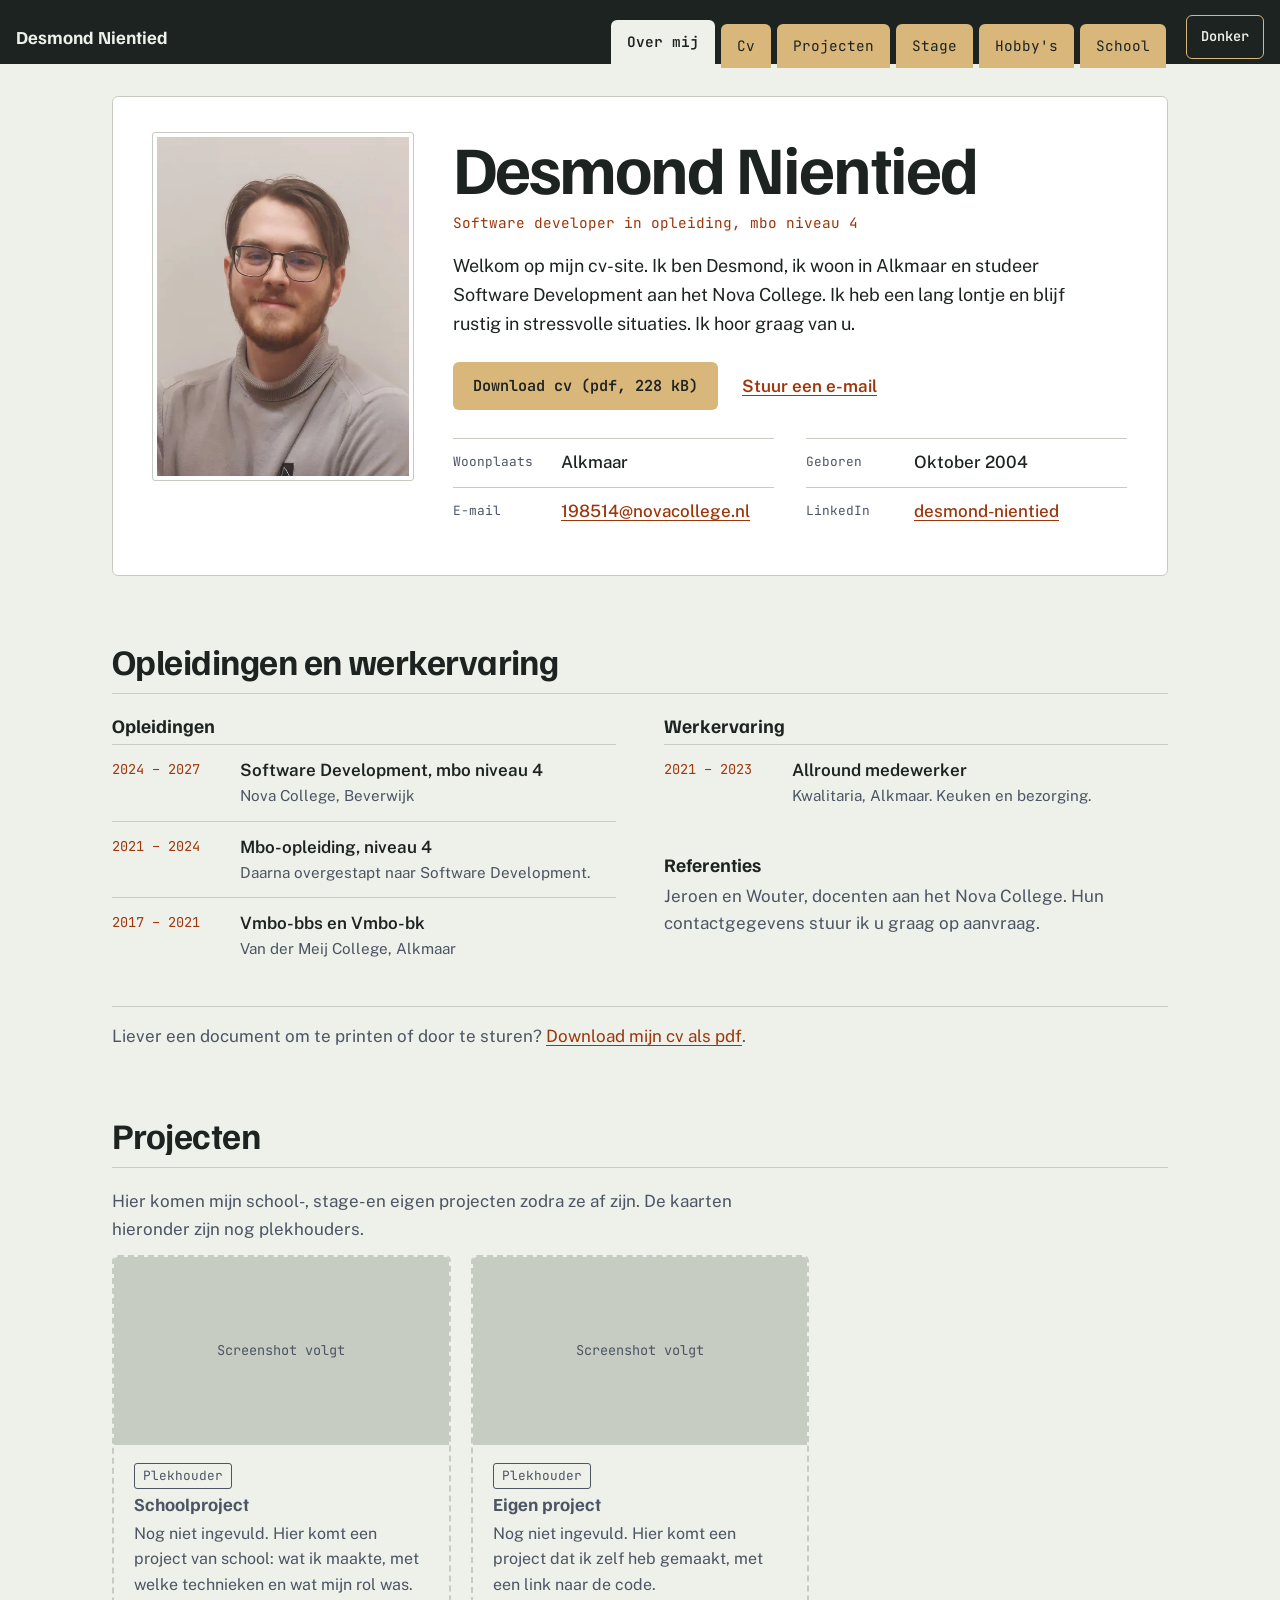
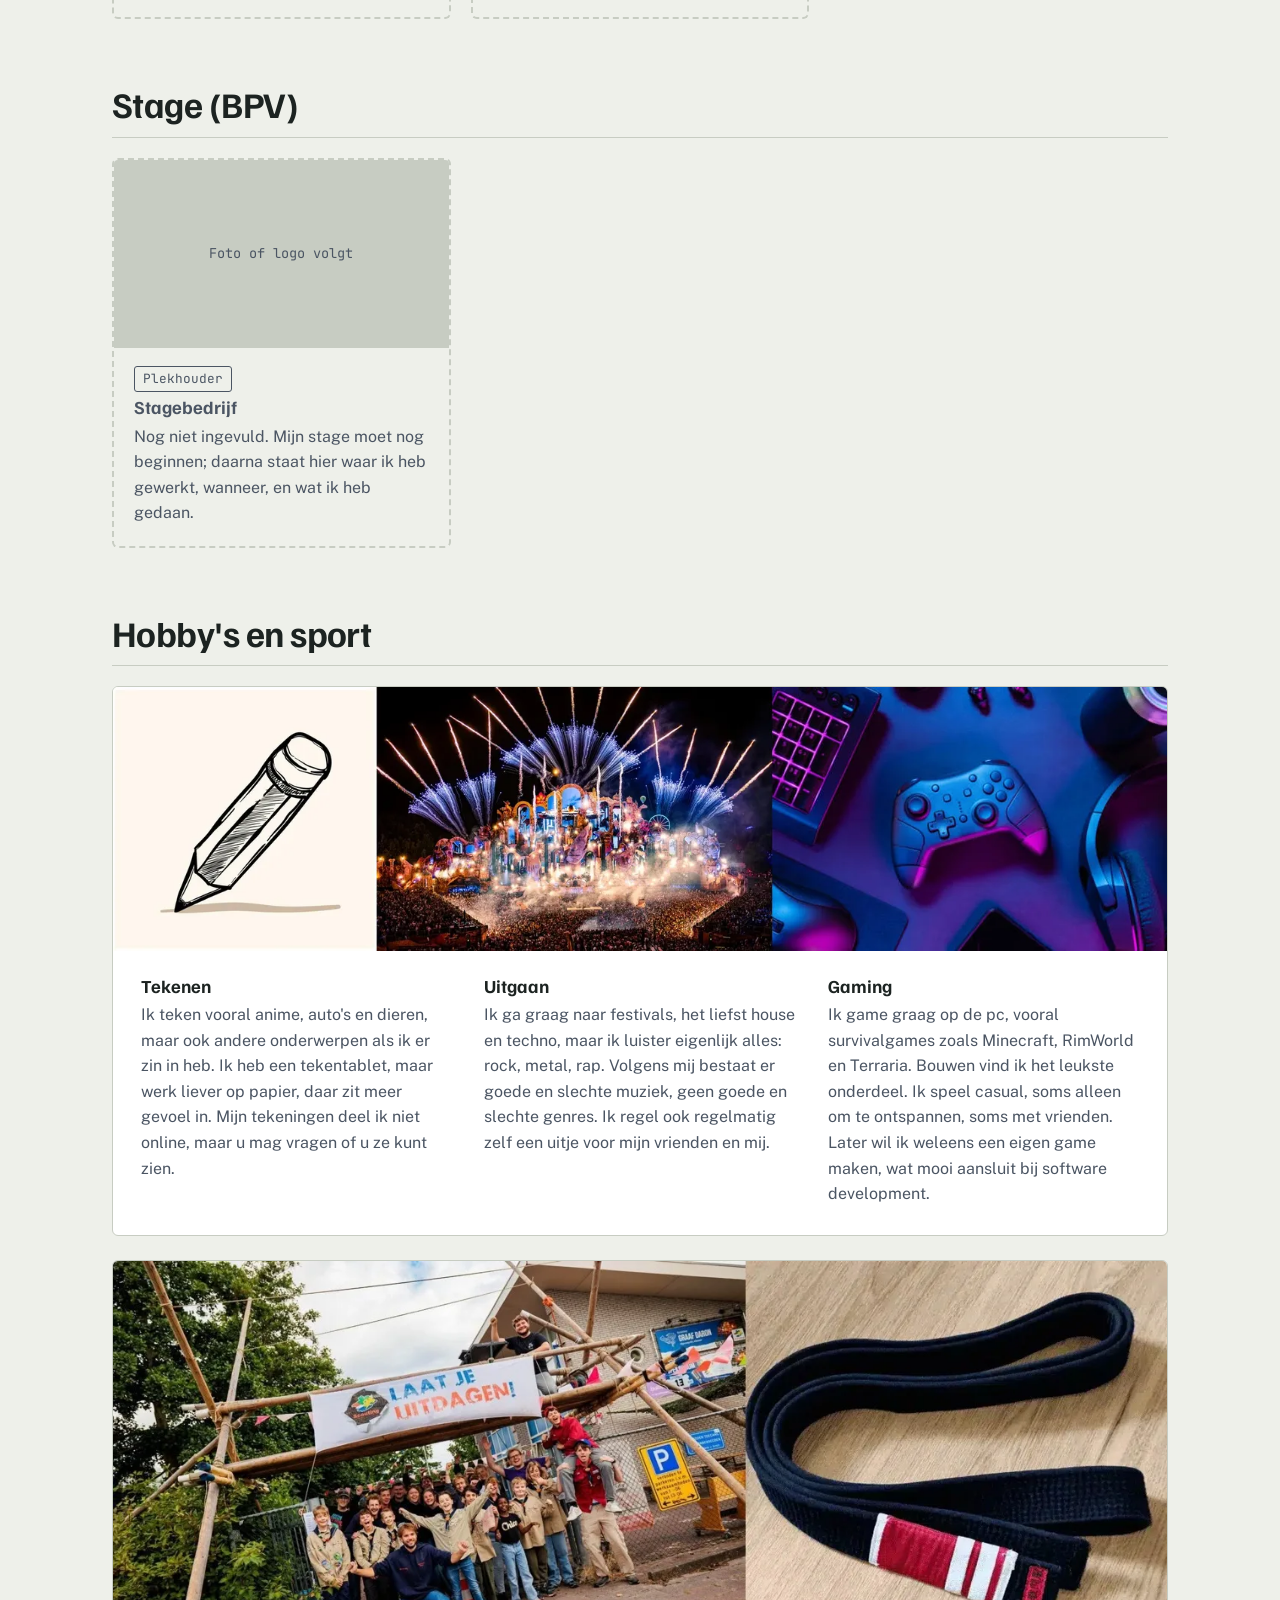
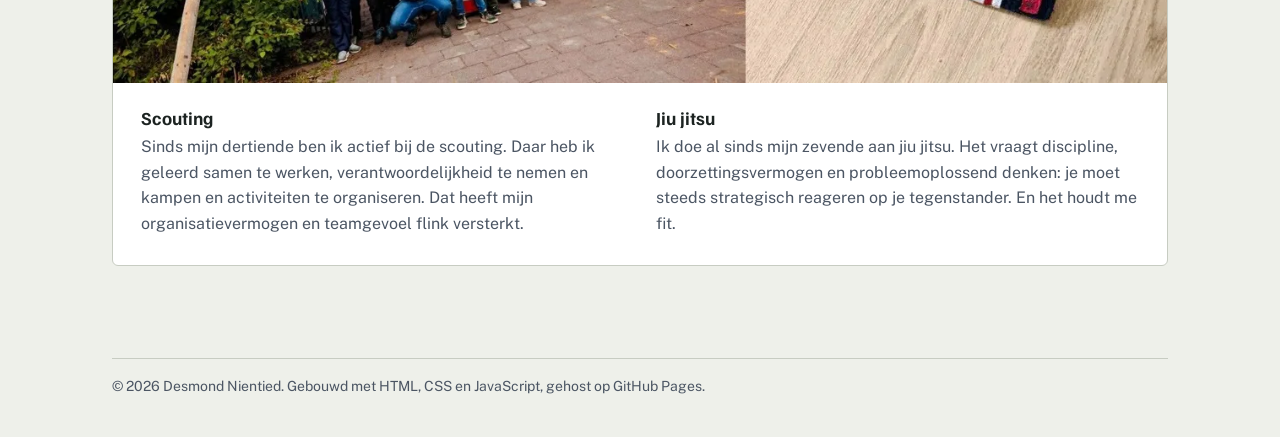
==== commit 73b85807: "Add files via upload" ====
--- a/index.html
+++ b/index.html
@@ -100,7 +100,7 @@
           </li>
           <li class="entry">
             <span class="entry__period">2017 – 2021</span>
-            <span class="entry__title">Vmbo-bbs</span>
+            <span class="entry__title">Vmbo-bbs en Vmbo-bk</span>
             <span class="entry__place">Van der Meij College, Alkmaar</span>
           </li>
         </ul>
